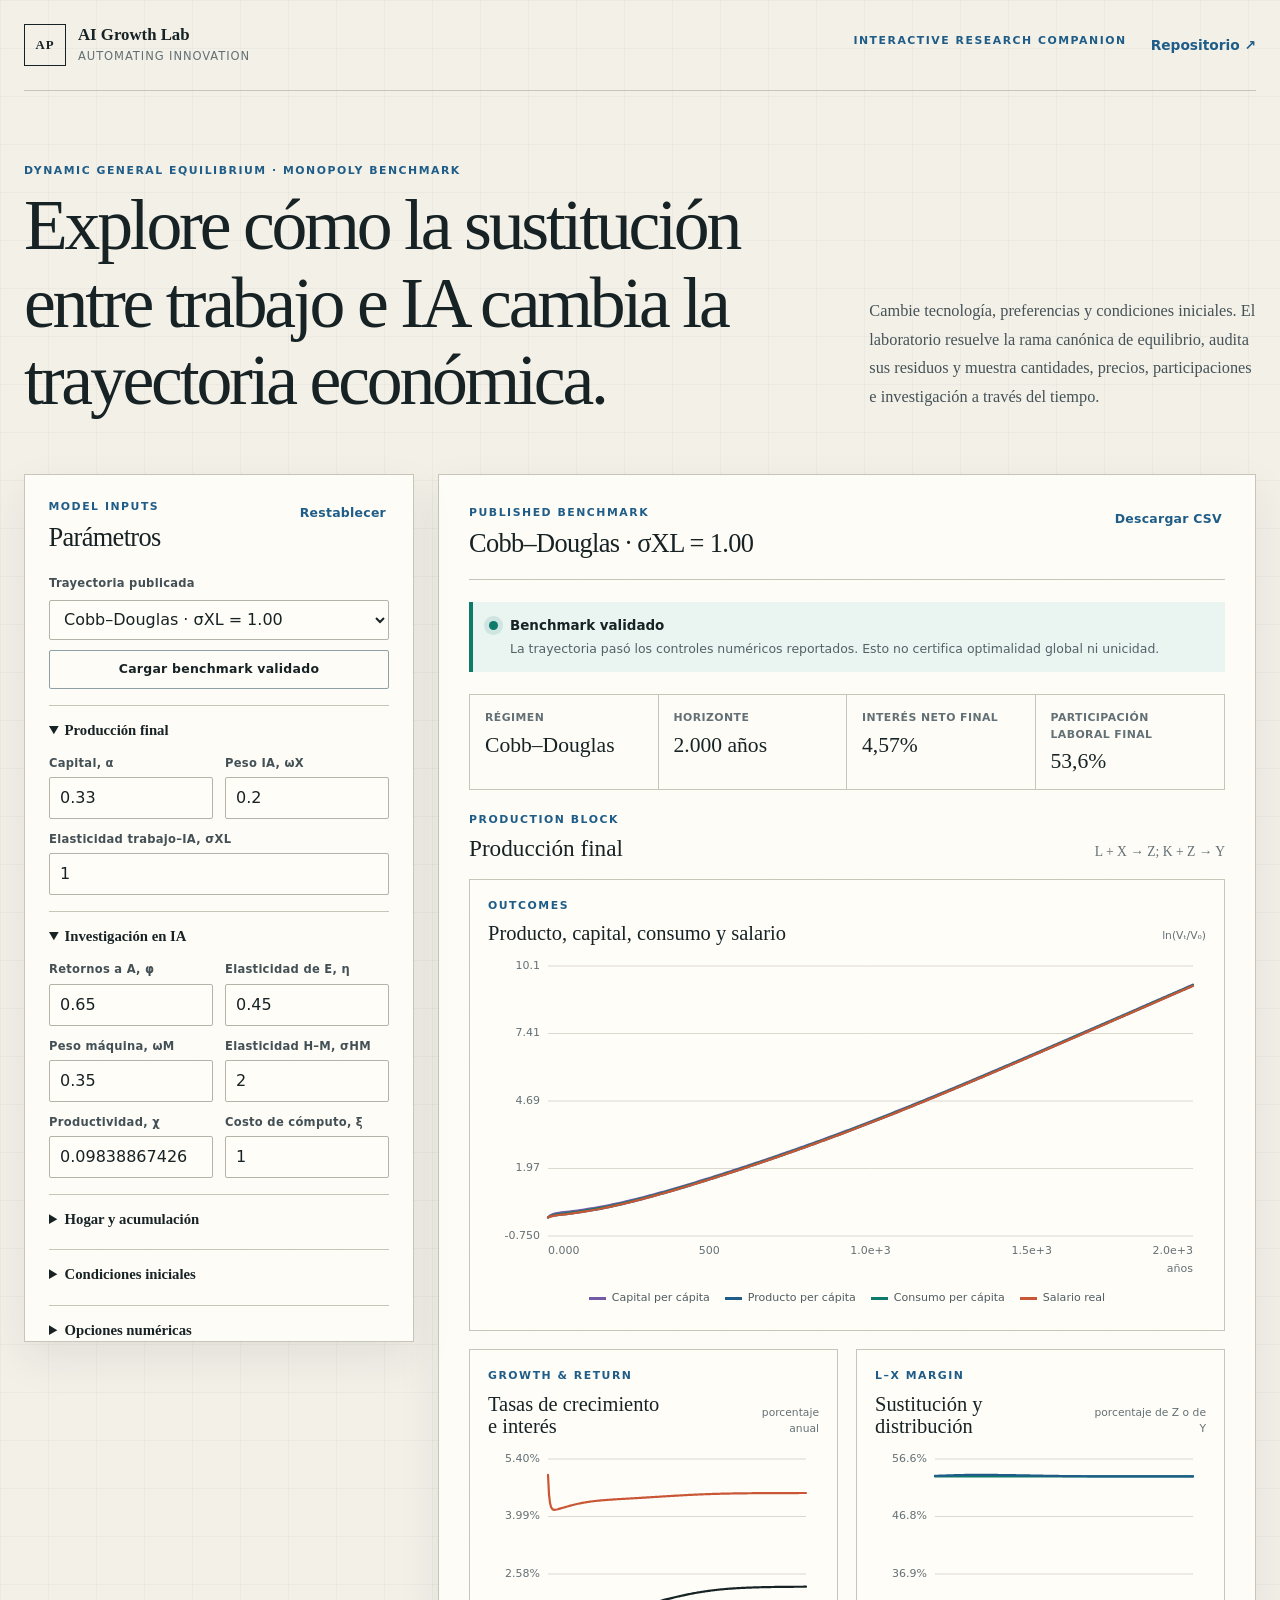
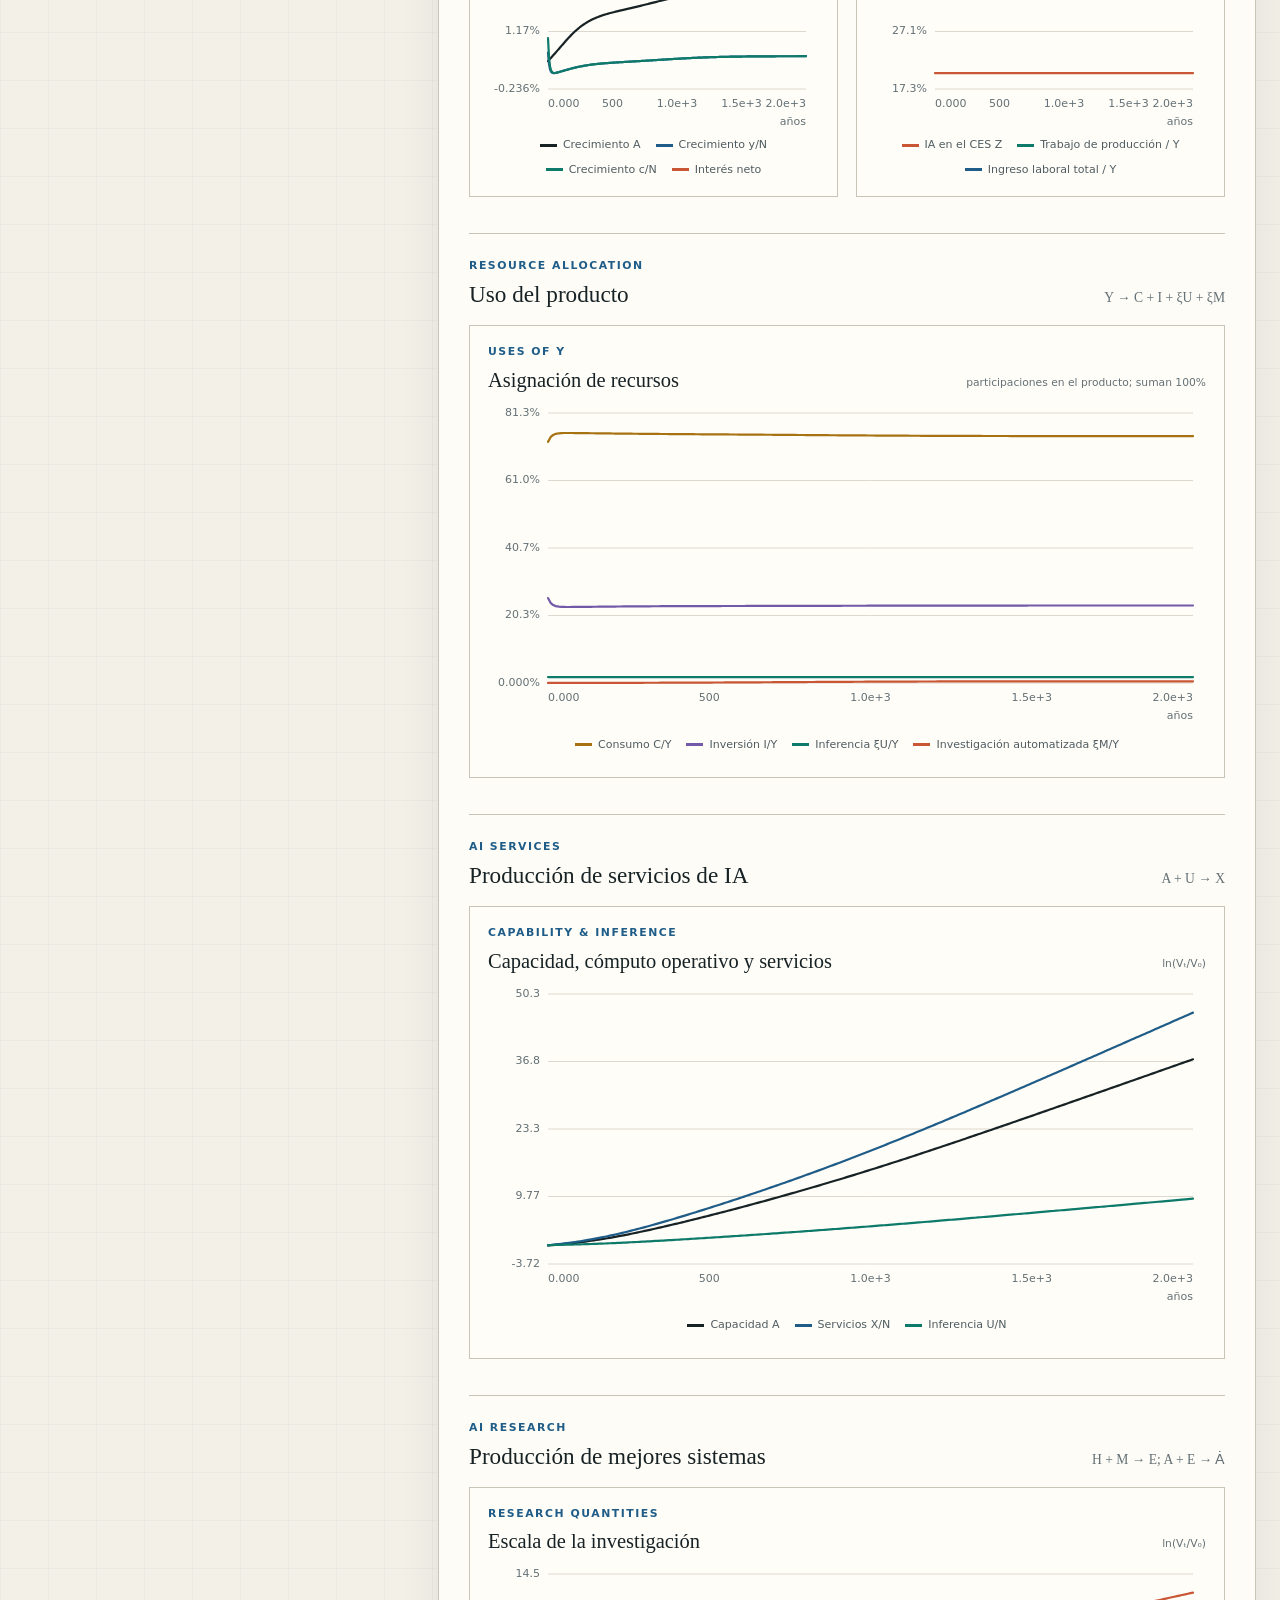
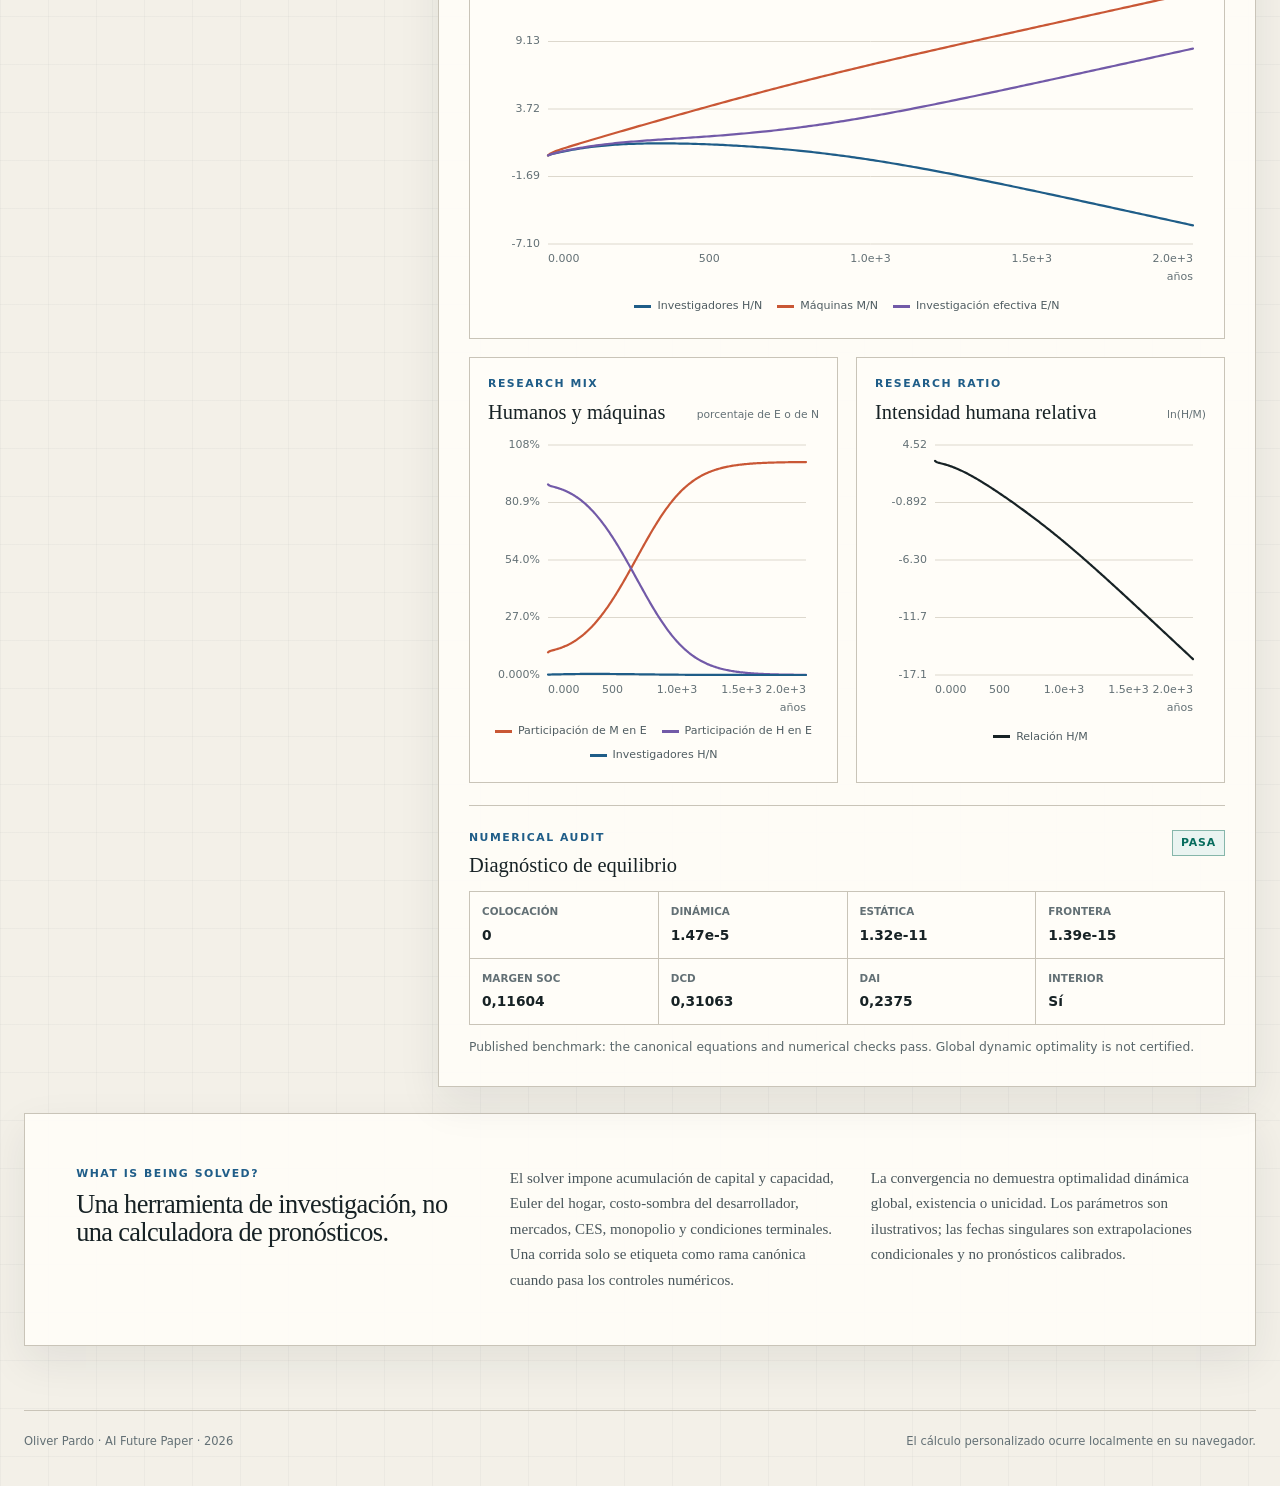
==== docs/index.html @ 3a94e9dd "Use natural logs in Growth Lab" ====
<!doctype html>
<html lang="es">
  <head>
    <meta charset="utf-8" />
    <meta name="viewport" content="width=device-width, initial-scale=1" />
    <meta
      name="description"
      content="Laboratorio interactivo del modelo de automatización de la investigación en IA de Oliver Pardo."
    />
    <meta name="theme-color" content="#f3f0e8" />
    <title>AI Growth Lab · Equilibrium Simulator</title>
    <link rel="stylesheet" href="./styles.css" />
  </head>
  <body>
    <header class="masthead">
      <a class="brand" href="#top" aria-label="Volver al inicio">
        <span class="brand-mark">AP</span>
        <span>
          <strong>AI Growth Lab</strong>
          <small>Automating Innovation</small>
        </span>
      </a>
      <div class="masthead-meta">
        <span class="eyebrow">Interactive research companion</span>
        <a
          href="https://github.com/oliverpardo1979/AI-Future-Paper"
          target="_blank"
          rel="noreferrer"
        >Repositorio ↗</a>
      </div>
    </header>

    <main id="top">
      <section class="intro">
        <div>
          <p class="eyebrow">Dynamic general equilibrium · monopoly benchmark</p>
          <h1>Explore cómo la sustitución entre trabajo e IA cambia la trayectoria económica.</h1>
        </div>
        <p class="intro-copy">
          Cambie tecnología, preferencias y condiciones iniciales. El laboratorio resuelve
          la rama canónica de equilibrio, audita sus residuos y muestra cantidades, precios,
          participaciones e investigación a través del tiempo.
        </p>
      </section>

      <section class="workspace" aria-label="Simulador de equilibrio">
        <aside class="controls" aria-labelledby="parameters-title">
          <div class="controls-heading">
            <div>
              <p class="eyebrow">Model inputs</p>
              <h2 id="parameters-title">Parámetros</h2>
            </div>
            <button class="quiet-button" id="reset-button" type="button">Restablecer</button>
          </div>

          <label class="benchmark-picker">
            <span>Trayectoria publicada</span>
            <select id="benchmark-select">
              <option value="equilibrium_sigma_0_75">Complementariedad · σXL = 0.75</option>
              <option value="equilibrium_sigma_1_00" selected>Cobb–Douglas · σXL = 1.00</option>
              <option value="equilibrium_sigma_1_35">Sustitutos brutos · σXL = 1.35</option>
              <option value="equilibrium_sigma_1_50">Sustitutos brutos · σXL = 1.50</option>
              <option value="equilibrium_sigma_2_00">Sustitutos brutos · σXL = 2.00</option>
            </select>
          </label>
          <button class="secondary-button full-width" id="load-benchmark" type="button">
            Cargar benchmark validado
          </button>

          <form id="parameter-form">
            <details open>
              <summary>Producción final</summary>
              <div class="field-grid">
                <label><span>Capital, α</span><input data-param="alpha" type="number" min="0.05" max="0.90" step="0.01" value="0.33" /></label>
                <label><span>Peso IA, ωX</span><input data-param="omega_x" type="number" min="0.01" max="0.95" step="0.01" value="0.20" /></label>
                <label class="wide"><span>Elasticidad trabajo–IA, σXL</span><input data-param="sigma_xl" type="number" min="0.10" max="3.00" step="0.05" value="1.00" /></label>
              </div>
            </details>

            <details open>
              <summary>Investigación en IA</summary>
              <div class="field-grid">
                <label><span>Retornos a A, φ</span><input data-param="phi" type="number" min="-0.50" max="0.99" step="0.01" value="0.65" /></label>
                <label><span>Elasticidad de E, η</span><input data-param="eta" type="number" min="0.05" max="0.95" step="0.01" value="0.45" /></label>
                <label><span>Peso máquina, ωM</span><input data-param="omega_m" type="number" min="0.01" max="0.95" step="0.01" value="0.35" /></label>
                <label><span>Elasticidad H–M, σHM</span><input data-param="sigma_hm" type="number" min="1.01" max="6.00" step="0.01" value="2.00" /></label>
                <label><span>Productividad, χ</span><input data-param="chi" type="number" min="0.00001" max="2.00" step="any" value="0.0983886743" /></label>
                <label><span>Costo de cómputo, ξ</span><input data-param="xi" type="number" min="0.001" max="20.00" step="0.001" value="1.00" /></label>
              </div>
            </details>

            <details>
              <summary>Hogar y acumulación</summary>
              <div class="field-grid">
                <label><span>Crecimiento población, n</span><input data-param="n" data-percent type="number" min="0" max="8" step="0.1" value="1.2" /></label>
                <label><span>Depreciación, δ</span><input data-param="delta" data-percent type="number" min="0.1" max="30" step="0.1" value="5.0" /></label>
                <label class="wide"><span>Descuento, ρ</span><input data-param="discount" data-percent type="number" min="0.1" max="30" step="0.1" value="4.0" /></label>
              </div>
            </details>

            <details>
              <summary>Condiciones iniciales</summary>
              <div class="field-grid">
                <label><span>Capital, K₀</span><input data-param="capital_initial" type="number" min="0.001" max="1000" step="any" value="2.5093528013" /></label>
                <label><span>Capacidad, A₀</span><input data-param="capability_initial" type="number" min="0.001" max="1000" step="0.001" value="1.0" /></label>
                <label class="wide"><span>Población, N₀</span><input data-param="population_initial" type="number" min="0.001" max="1000" step="0.001" value="1.0" /></label>
              </div>
            </details>

            <details>
              <summary>Opciones numéricas</summary>
              <div class="field-grid">
                <label><span>Horizonte (años)</span><input data-param="horizon" type="number" min="25" max="3000" step="25" value="2000" /></label>
                <label><span>Puntos reportados</span><input data-param="points" type="number" min="61" max="401" step="20" value="181" /></label>
                <label><span>Tolerancia</span><input data-param="tolerance" type="number" min="0.00001" max="0.001" step="0.00001" value="0.00005" /></label>
                <label><span>Y/K objetivo o conjetura</span><input data-param="terminal_z" type="number" min="0.001" max="100" step="any" value="0.2899267967" /></label>
                <label class="wide">
                  <span>Frontera cuando σXL &gt; 1</span>
                  <select data-param="high_method">
                    <option value="fixed_horizon" selected>Horizonte fijo · más rápido</option>
                    <option value="free_boundary">Frontera libre · experimental</option>
                  </select>
                </label>
              </div>
            </details>

            <div class="condition-panel" id="condition-panel" aria-live="polite"></div>

            <div class="button-row">
              <button class="primary-button" id="simulate-button" type="submit">
                Simular nueva rama
              </button>
              <button class="danger-button" id="cancel-button" type="button" hidden>
                Cancelar
              </button>
            </div>
          </form>
        </aside>

        <section class="results" aria-labelledby="results-title">
          <div class="result-toolbar">
            <div>
              <p class="eyebrow" id="result-kicker">Published benchmark</p>
              <h2 id="results-title">Trayectoria Cobb–Douglas</h2>
            </div>
            <div class="toolbar-actions">
              <button class="quiet-button" id="download-button" type="button">Descargar CSV</button>
            </div>
          </div>

          <div class="solver-status status-pass" id="solver-status" role="status" aria-live="polite">
            <span class="status-dot"></span>
            <div>
              <strong id="status-title">Benchmark validado</strong>
              <p id="status-detail">Cargando resultados de replicación…</p>
            </div>
          </div>

          <div class="metric-grid" id="metric-grid">
            <article><span>Régimen</span><strong id="metric-regime">—</strong></article>
            <article><span>Horizonte</span><strong id="metric-horizon">—</strong></article>
            <article><span>Interés neto final</span><strong id="metric-interest">—</strong></article>
            <article><span>Participación laboral final</span><strong id="metric-labor-share">—</strong></article>
          </div>

          <div class="chart-grid">
            <header class="chart-stage chart-stage-first">
              <p class="eyebrow">Production block</p>
              <div><h3>Producción final</h3><span>L + X → Z; K + Z → Y</span></div>
            </header>

            <article class="chart-card chart-card-wide">
              <div class="chart-heading">
                <div><p class="eyebrow">Outcomes</p><h3>Producto, capital, consumo y salario</h3></div>
                <span>ln(Vₜ/V₀)</span>
              </div>
              <canvas id="production-levels-chart" aria-label="Gráfico logarítmico de producción, capital, consumo y salario"></canvas>
              <div class="legend" id="production-levels-legend"></div>
            </article>

            <article class="chart-card">
              <div class="chart-heading">
                <div><p class="eyebrow">Growth & return</p><h3>Tasas de crecimiento e interés</h3></div>
                <span>porcentaje anual</span>
              </div>
              <canvas id="growth-chart" aria-label="Gráfico de crecimiento e interés"></canvas>
              <div class="legend" id="growth-legend"></div>
            </article>

            <article class="chart-card">
              <div class="chart-heading">
                <div><p class="eyebrow">L–X margin</p><h3>Sustitución y distribución</h3></div>
                <span>porcentaje de Z o de Y</span>
              </div>
              <canvas id="production-shares-chart" aria-label="Gráfico de sustitución entre trabajo e inteligencia artificial y distribución"></canvas>
              <div class="legend" id="production-shares-legend"></div>
            </article>

            <header class="chart-stage">
              <p class="eyebrow">Resource allocation</p>
              <div><h3>Uso del producto</h3><span>Y → C + I + ξU + ξM</span></div>
            </header>

            <article class="chart-card chart-card-wide">
              <div class="chart-heading">
                <div><p class="eyebrow">Uses of Y</p><h3>Asignación de recursos</h3></div>
                <span>participaciones en el producto; suman 100%</span>
              </div>
              <canvas id="allocation-chart" aria-label="Gráfico de la asignación del producto entre consumo, inversión, inferencia e investigación automatizada"></canvas>
              <div class="legend" id="allocation-legend"></div>
            </article>

            <header class="chart-stage">
              <p class="eyebrow">AI services</p>
              <div><h3>Producción de servicios de IA</h3><span>A + U → X</span></div>
            </header>

            <article class="chart-card chart-card-wide">
              <div class="chart-heading">
                <div><p class="eyebrow">Capability & inference</p><h3>Capacidad, cómputo operativo y servicios</h3></div>
                <span>ln(Vₜ/V₀)</span>
              </div>
              <canvas id="ai-services-chart" aria-label="Gráfico logarítmico de capacidad, inferencia y servicios de inteligencia artificial"></canvas>
              <div class="legend" id="ai-services-legend"></div>
            </article>

            <header class="chart-stage">
              <p class="eyebrow">AI research</p>
              <div><h3>Producción de mejores sistemas</h3><span>H + M → E; A + E → Ȧ</span></div>
            </header>

            <article class="chart-card chart-card-wide">
              <div class="chart-heading">
                <div><p class="eyebrow">Research quantities</p><h3>Escala de la investigación</h3></div>
                <span>ln(Vₜ/V₀)</span>
              </div>
              <canvas id="research-levels-chart" aria-label="Gráfico logarítmico de investigación humana, automatizada y efectiva"></canvas>
              <div class="legend" id="research-levels-legend"></div>
            </article>

            <article class="chart-card">
              <div class="chart-heading">
                <div><p class="eyebrow">Research mix</p><h3>Humanos y máquinas</h3></div>
                <span>porcentaje de E o de N</span>
              </div>
              <canvas id="research-composition-chart" aria-label="Gráfico de la composición humana y automatizada de la investigación"></canvas>
              <div class="legend" id="research-composition-legend"></div>
            </article>

            <article class="chart-card">
              <div class="chart-heading">
                <div><p class="eyebrow">Research ratio</p><h3>Intensidad humana relativa</h3></div>
                <span>ln(H/M)</span>
              </div>
              <canvas id="research-ratio-chart" aria-label="Gráfico logarítmico de la relación entre investigación humana y automatizada"></canvas>
              <div class="legend" id="research-ratio-legend"></div>
            </article>
          </div>

          <section class="diagnostics" aria-labelledby="diagnostics-title">
            <div class="section-heading">
              <div><p class="eyebrow">Numerical audit</p><h3 id="diagnostics-title">Diagnóstico de equilibrio</h3></div>
              <span id="diagnostic-verdict" class="verdict">—</span>
            </div>
            <div class="diagnostic-grid" id="diagnostic-grid"></div>
            <p class="diagnostic-note" id="diagnostic-note"></p>
          </section>
        </section>
      </section>

      <section class="method-note">
        <div>
          <p class="eyebrow">What is being solved?</p>
          <h2>Una herramienta de investigación, no una calculadora de pronósticos.</h2>
        </div>
        <div class="method-columns">
          <p>
            El solver impone acumulación de capital y capacidad, Euler del hogar,
            costo-sombra del desarrollador, mercados, CES, monopolio y condiciones
            terminales. Una corrida solo se etiqueta como rama canónica cuando pasa
            los controles numéricos.
          </p>
          <p>
            La convergencia no demuestra optimalidad dinámica global, existencia o
            unicidad. Los parámetros son ilustrativos; las fechas singulares son
            extrapolaciones condicionales y no pronósticos calibrados.
          </p>
        </div>
      </section>
    </main>

    <footer>
      <span>Oliver Pardo · AI Future Paper · 2026</span>
      <span>El cálculo personalizado ocurre localmente en su navegador.</span>
    </footer>

    <script type="module" src="./app.js"></script>
  </body>
</html>
---- docs/styles.css ----
:root {
  color-scheme: light;
  --paper: #f3f0e8;
  --paper-strong: #e8e2d5;
  --surface: #fffdf8;
  --ink: #172225;
  --muted: #637075;
  --rule: #c9c4b8;
  --blue: #1f5d88;
  --teal: #0d7a6a;
  --orange: #c95735;
  --gold: #a77212;
  --violet: #725aa8;
  --red: #a63832;
  --shadow: 0 16px 40px rgb(31 43 47 / 8%);
}

* { box-sizing: border-box; }

html { scroll-behavior: smooth; }

body {
  margin: 0;
  color: var(--ink);
  background:
    linear-gradient(90deg, rgb(23 34 37 / 3%) 1px, transparent 1px) 0 0 / 48px 48px,
    linear-gradient(rgb(23 34 37 / 3%) 1px, transparent 1px) 0 0 / 48px 48px,
    var(--paper);
  font-family: Inter, ui-sans-serif, system-ui, -apple-system, BlinkMacSystemFont, "Segoe UI", sans-serif;
  line-height: 1.5;
}

button, input, select { font: inherit; }

button, select { cursor: pointer; }

button:focus-visible, input:focus-visible, select:focus-visible, summary:focus-visible, a:focus-visible {
  outline: 3px solid rgb(31 93 136 / 28%);
  outline-offset: 2px;
}

a { color: inherit; }

.masthead {
  width: min(1480px, calc(100% - 48px));
  margin: 0 auto;
  padding: 24px 0;
  border-bottom: 1px solid var(--rule);
  display: flex;
  align-items: center;
  justify-content: space-between;
  gap: 24px;
}

.brand {
  color: var(--ink);
  display: flex;
  align-items: center;
  gap: 12px;
  text-decoration: none;
}

.brand-mark {
  width: 42px;
  height: 42px;
  border: 1px solid var(--ink);
  display: grid;
  place-items: center;
  font: 700 0.8rem/1 Georgia, serif;
  letter-spacing: 0.08em;
}

.brand strong, .brand small { display: block; }
.brand strong { font: 600 1.05rem/1.2 Georgia, serif; }
.brand small { margin-top: 3px; color: var(--muted); font-size: 0.72rem; letter-spacing: 0.08em; text-transform: uppercase; }

.masthead-meta { display: flex; align-items: center; gap: 24px; }
.masthead-meta a { color: var(--blue); font-size: 0.86rem; font-weight: 700; text-decoration: none; }

.eyebrow {
  margin: 0 0 8px;
  color: var(--blue);
  font-size: 0.68rem;
  font-weight: 800;
  letter-spacing: 0.14em;
  text-transform: uppercase;
}

main { width: min(1480px, calc(100% - 48px)); margin: 0 auto; }

.intro {
  padding: 72px 0 54px;
  display: grid;
  grid-template-columns: minmax(0, 1.6fr) minmax(280px, 0.8fr);
  align-items: end;
  gap: 72px;
}

h1, h2, h3, p { text-wrap: pretty; }

h1, h2, h3 { margin: 0; font-family: Georgia, "Times New Roman", serif; font-weight: 500; line-height: 1.08; }
h1 { max-width: 900px; font-size: clamp(2.5rem, 5.6vw, 5.4rem); letter-spacing: -0.045em; }
h2 { font-size: clamp(1.65rem, 2vw, 2.35rem); letter-spacing: -0.025em; }
h3 { font-size: 1.28rem; }

.intro-copy { margin: 0 0 8px; color: #455257; font: 1.02rem/1.75 Georgia, serif; }

.workspace {
  display: grid;
  grid-template-columns: minmax(320px, 390px) minmax(0, 1fr);
  gap: 24px;
  align-items: start;
}

.controls, .results, .method-note {
  border: 1px solid var(--rule);
  background: rgb(255 253 248 / 92%);
  box-shadow: var(--shadow);
}

.controls {
  position: sticky;
  top: 16px;
  max-height: calc(100vh - 32px);
  padding: 24px;
  overflow: auto;
  scrollbar-width: thin;
}

.controls-heading, .result-toolbar, .section-heading, .chart-heading {
  display: flex;
  align-items: flex-start;
  justify-content: space-between;
  gap: 18px;
}

.benchmark-picker { display: grid; gap: 7px; margin-top: 24px; }
.benchmark-picker > span, .field-grid label > span {
  color: #435055;
  font-size: 0.72rem;
  font-weight: 750;
  letter-spacing: 0.025em;
}

input, select {
  width: 100%;
  min-height: 40px;
  border: 1px solid #b7b2a7;
  border-radius: 2px;
  color: var(--ink);
  background: var(--surface);
  padding: 8px 10px;
}

input:hover, select:hover { border-color: #818b8d; }

button {
  min-height: 39px;
  border: 1px solid transparent;
  border-radius: 2px;
  padding: 8px 13px;
  font-size: 0.78rem;
  font-weight: 800;
  letter-spacing: 0.02em;
}

button:disabled { cursor: not-allowed; opacity: 0.55; }
.primary-button { border-color: var(--ink); color: #fff; background: var(--ink); }
.primary-button:hover:not(:disabled) { background: #2a3d42; }
.secondary-button { border-color: #8ea0a5; color: var(--ink); background: transparent; }
.secondary-button:hover { background: #ece9df; }
.quiet-button { min-height: auto; padding: 4px 2px; color: var(--blue); background: transparent; }
.danger-button { border-color: #d5aaa6; color: var(--red); background: #fbefed; }
.full-width { width: 100%; margin-top: 10px; }

details { margin-top: 16px; border-top: 1px solid var(--rule); }
summary { padding: 15px 0 4px; cursor: pointer; font: 600 0.92rem/1.3 Georgia, serif; }
.field-grid { padding-top: 11px; display: grid; grid-template-columns: 1fr 1fr; gap: 12px; }
.field-grid label { display: grid; gap: 5px; }
.field-grid .wide { grid-column: 1 / -1; }

.condition-panel {
  margin-top: 18px;
  border: 1px solid #b7c7cc;
  background: #eef4f4;
  padding: 13px;
}

.condition-title { display: flex; justify-content: space-between; gap: 12px; font-weight: 800; font-size: 0.76rem; }
.condition-panel p { margin: 8px 0 0; color: #4f5f64; font-size: 0.74rem; }
.condition-values { display: grid; grid-template-columns: 1fr 1fr; gap: 8px; margin-top: 10px; }
.condition-values span { border-left: 2px solid var(--blue); padding-left: 8px; color: #445156; font-size: 0.7rem; }
.condition-values strong { display: block; color: var(--ink); font-size: 0.82rem; }
.condition-panel.condition-fail { border-color: #d9aaa6; background: #fbefed; }
.condition-panel.condition-warn { border-color: #d7c28f; background: #fbf5e6; }

.button-row { display: grid; grid-template-columns: 1fr auto; gap: 9px; margin-top: 15px; }

.results { padding: 30px; min-width: 0; }
.result-toolbar { padding-bottom: 22px; border-bottom: 1px solid var(--rule); }
.toolbar-actions { display: flex; gap: 12px; }

.solver-status {
  margin: 22px 0;
  border-left: 4px solid var(--blue);
  background: #edf3f6;
  padding: 14px 16px;
  display: flex;
  align-items: flex-start;
  gap: 12px;
}

.solver-status strong { display: block; font-size: 0.84rem; }
.solver-status p { margin: 3px 0 0; color: #536267; font-size: 0.78rem; }
.status-dot { width: 9px; height: 9px; margin-top: 5px; border-radius: 50%; background: var(--blue); box-shadow: 0 0 0 5px rgb(31 93 136 / 12%); flex: 0 0 auto; }
.status-pass { border-color: var(--teal); background: #eaf4f1; }
.status-pass .status-dot { background: var(--teal); box-shadow: 0 0 0 5px rgb(13 122 106 / 12%); }
.status-warn { border-color: var(--gold); background: #fbf4e4; }
.status-warn .status-dot { background: var(--gold); box-shadow: 0 0 0 5px rgb(167 114 18 / 12%); }
.status-fail { border-color: var(--red); background: #faecea; }
.status-fail .status-dot { background: var(--red); box-shadow: 0 0 0 5px rgb(166 56 50 / 12%); }
.status-working .status-dot { animation: pulse 1.2s infinite; }

@keyframes pulse { 50% { transform: scale(1.45); opacity: 0.55; } }

.metric-grid { display: grid; grid-template-columns: repeat(4, 1fr); border: 1px solid var(--rule); }
.metric-grid article { min-width: 0; padding: 15px; border-right: 1px solid var(--rule); }
.metric-grid article:last-child { border-right: 0; }
.metric-grid span { display: block; margin-bottom: 7px; color: var(--muted); font-size: 0.68rem; font-weight: 750; letter-spacing: 0.04em; text-transform: uppercase; }
.metric-grid strong { display: block; overflow: hidden; font: 500 clamp(1rem, 1.7vw, 1.35rem)/1.1 Georgia, serif; text-overflow: ellipsis; white-space: nowrap; }

.chart-grid { margin-top: 22px; display: grid; grid-template-columns: 1fr 1fr; gap: 18px; }
.chart-stage { grid-column: 1 / -1; margin-top: 18px; border-top: 1px solid var(--rule); padding-top: 24px; }
.chart-stage-first { margin-top: 0; border-top: 0; padding-top: 0; }
.chart-stage div { display: flex; align-items: baseline; justify-content: space-between; gap: 18px; }
.chart-stage h3 { font-size: 1.45rem; }
.chart-stage span { color: var(--muted); font: 0.85rem/1.3 Georgia, "Times New Roman", serif; text-align: right; }
.chart-card { min-width: 0; border: 1px solid var(--rule); background: var(--surface); padding: 18px; }
.chart-card-wide { grid-column: 1 / -1; }
.chart-heading { align-items: end; margin-bottom: 10px; }
.chart-heading > span { color: var(--muted); font-size: 0.67rem; text-align: right; }
.chart-card canvas { display: block; width: 100%; height: 280px; }
.chart-card-wide canvas { height: 320px; }
.legend { min-height: 28px; margin-top: 10px; display: flex; flex-wrap: wrap; justify-content: center; gap: 8px 15px; }
.legend-item { display: flex; align-items: center; gap: 6px; color: #4f5c61; font-size: 0.69rem; }
.legend-swatch { width: 17px; height: 3px; background: var(--color); }

.diagnostics { margin-top: 22px; border-top: 1px solid var(--rule); padding-top: 24px; }
.verdict { border: 1px solid #9eaaa9; padding: 4px 8px; color: #53615f; font-size: 0.68rem; font-weight: 800; letter-spacing: 0.08em; text-transform: uppercase; }
.verdict.pass { border-color: #86b6aa; color: #086d5e; background: #eaf4f1; }
.verdict.fail { border-color: #d4a5a0; color: var(--red); background: #faecea; }
.diagnostic-grid { margin-top: 15px; display: grid; grid-template-columns: repeat(4, 1fr); gap: 1px; background: var(--rule); border: 1px solid var(--rule); }
.diagnostic-grid article { min-width: 0; padding: 12px; background: var(--surface); }
.diagnostic-grid span { display: block; color: var(--muted); font-size: 0.65rem; font-weight: 700; text-transform: uppercase; }
.diagnostic-grid strong { display: block; margin-top: 5px; font-size: 0.86rem; overflow-wrap: anywhere; }
.diagnostic-note { margin: 13px 0 0; color: #5a676b; font-size: 0.77rem; }

.method-note { margin: 26px 0 64px; padding: clamp(28px, 4vw, 54px); display: grid; grid-template-columns: minmax(260px, 0.7fr) minmax(0, 1.3fr); gap: 60px; }
.method-columns { display: grid; grid-template-columns: 1fr 1fr; gap: 28px; }
.method-columns p { margin: 0; color: #49565b; font: 0.94rem/1.7 Georgia, serif; }

footer {
  width: min(1480px, calc(100% - 48px));
  margin: 0 auto;
  padding: 22px 0 36px;
  border-top: 1px solid var(--rule);
  display: flex;
  justify-content: space-between;
  gap: 24px;
  color: var(--muted);
  font-size: 0.72rem;
}

@media (max-width: 1100px) {
  .workspace { grid-template-columns: 330px minmax(0, 1fr); }
  .metric-grid { grid-template-columns: 1fr 1fr; }
  .metric-grid article:nth-child(2) { border-right: 0; }
  .metric-grid article:nth-child(-n+2) { border-bottom: 1px solid var(--rule); }
  .chart-grid { grid-template-columns: 1fr; }
  .chart-card-wide { grid-column: auto; }
  .diagnostic-grid { grid-template-columns: 1fr 1fr; }
}

@media (max-width: 820px) {
  .masthead, main, footer { width: min(100% - 28px, 720px); }
  .masthead-meta .eyebrow { display: none; }
  .intro { padding: 46px 0 34px; grid-template-columns: 1fr; gap: 22px; }
  h1 { font-size: clamp(2.45rem, 11vw, 4.6rem); }
  .workspace { grid-template-columns: 1fr; }
  .controls { position: static; max-height: none; }
  .results { padding: 20px; }
  .method-note { grid-template-columns: 1fr; gap: 28px; }
}

@media (max-width: 560px) {
  .masthead { padding: 16px 0; }
  .masthead-meta a { font-size: 0; }
  .masthead-meta a::after { content: "GitHub ↗"; font-size: 0.75rem; }
  .intro { padding-top: 38px; }
  .field-grid, .method-columns { grid-template-columns: 1fr; }
  .field-grid .wide { grid-column: auto; }
  .result-toolbar { align-items: end; }
  .metric-grid, .diagnostic-grid { grid-template-columns: 1fr; }
  .metric-grid article { border-right: 0; border-bottom: 1px solid var(--rule); }
  .metric-grid article:last-child { border-bottom: 0; }
  .chart-card { padding: 14px; }
  .chart-stage div { display: block; }
  .chart-stage span { display: block; margin-top: 5px; text-align: left; }
  .chart-heading { display: block; }
  .chart-heading > span { display: block; margin-top: 5px; text-align: left; }
  .chart-card canvas, .chart-card-wide canvas { height: 250px; }
  footer { display: block; }
  footer span { display: block; margin-top: 7px; }
}

@media (prefers-reduced-motion: reduce) {
  html { scroll-behavior: auto; }
  .status-working .status-dot { animation: none; }
}
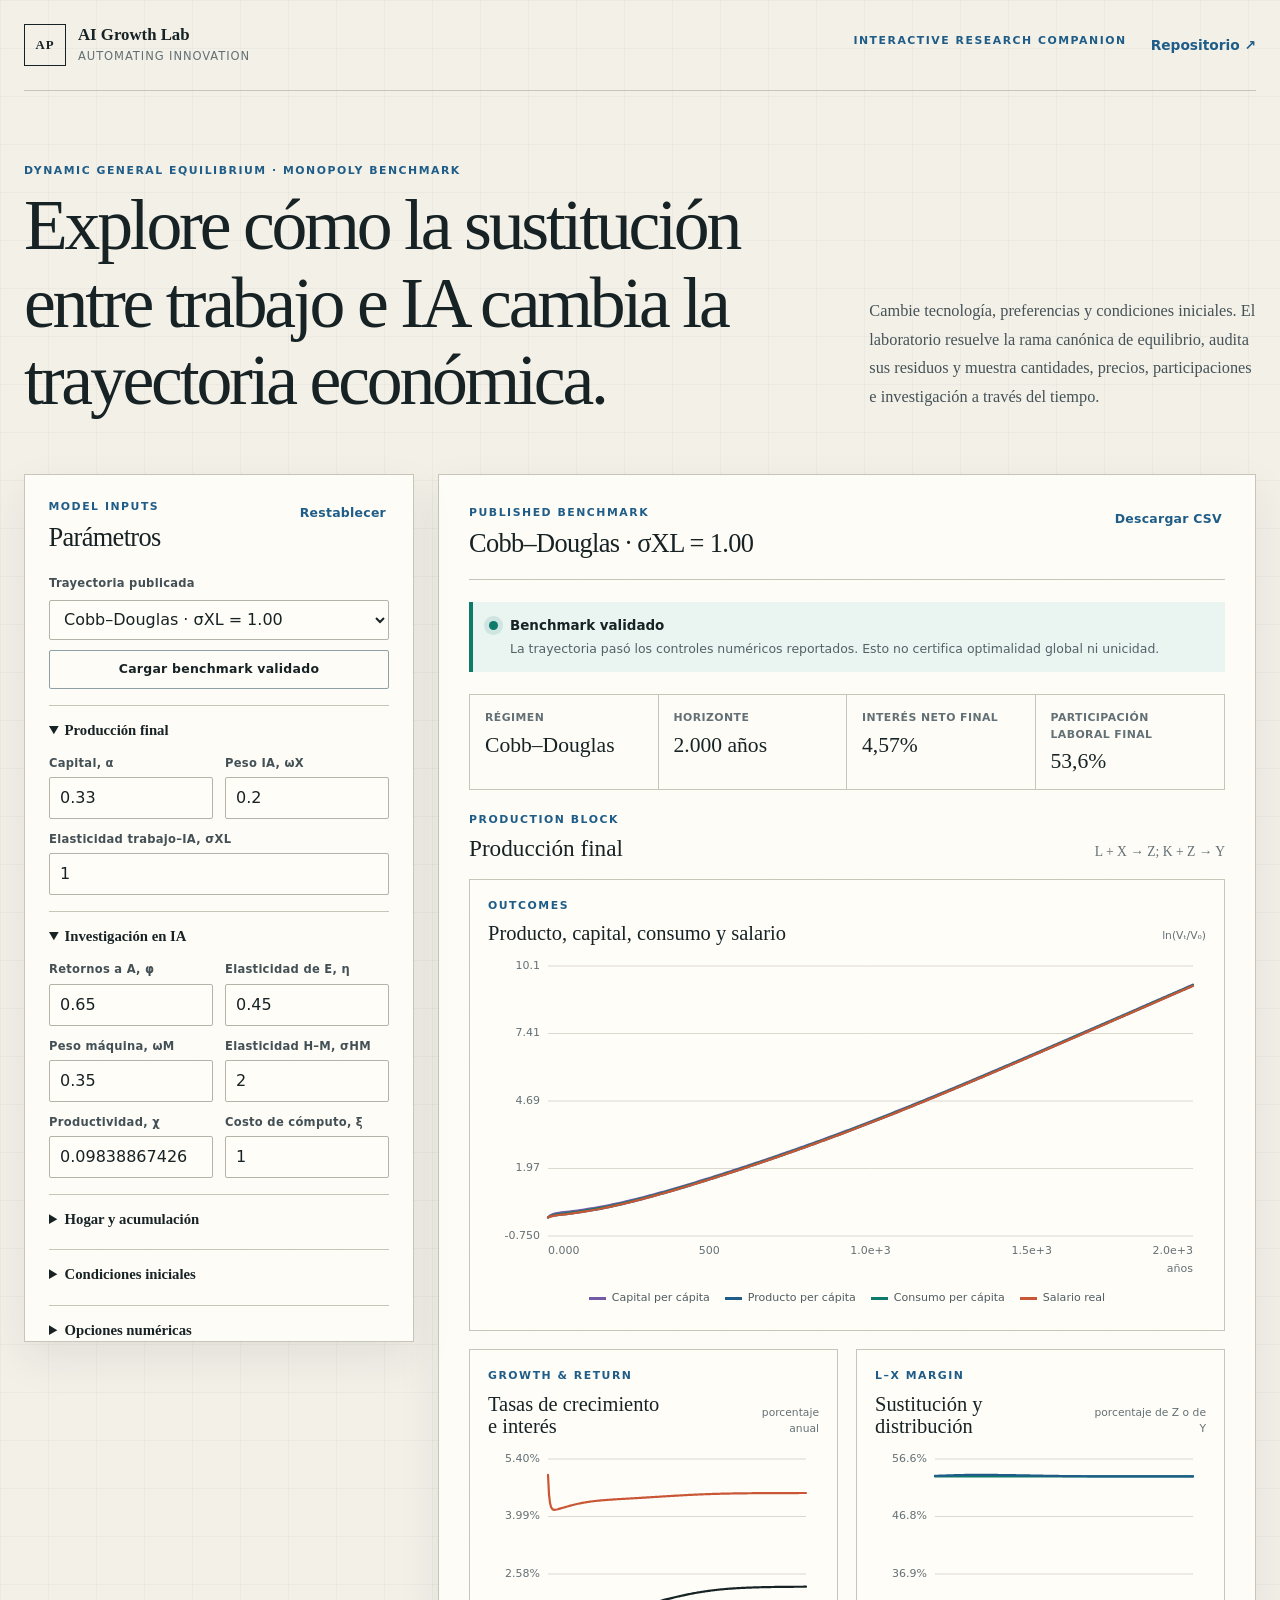
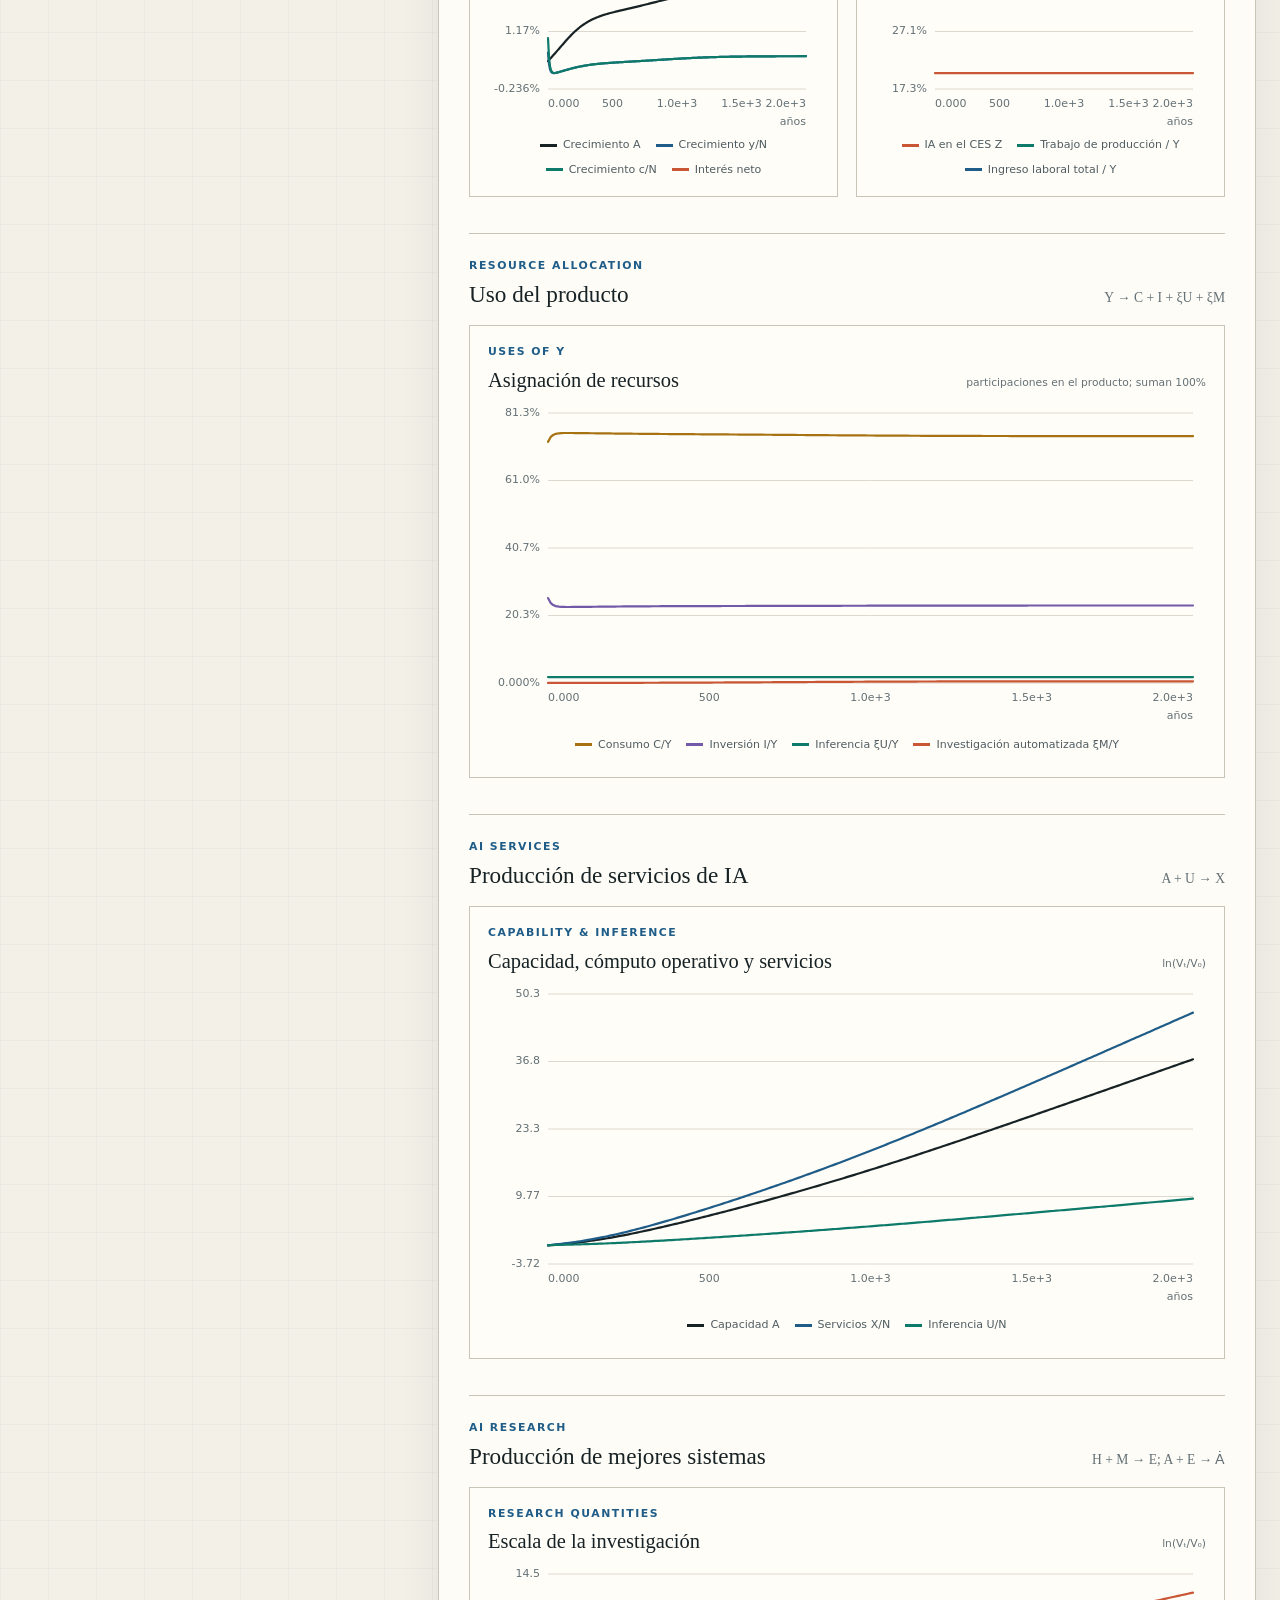
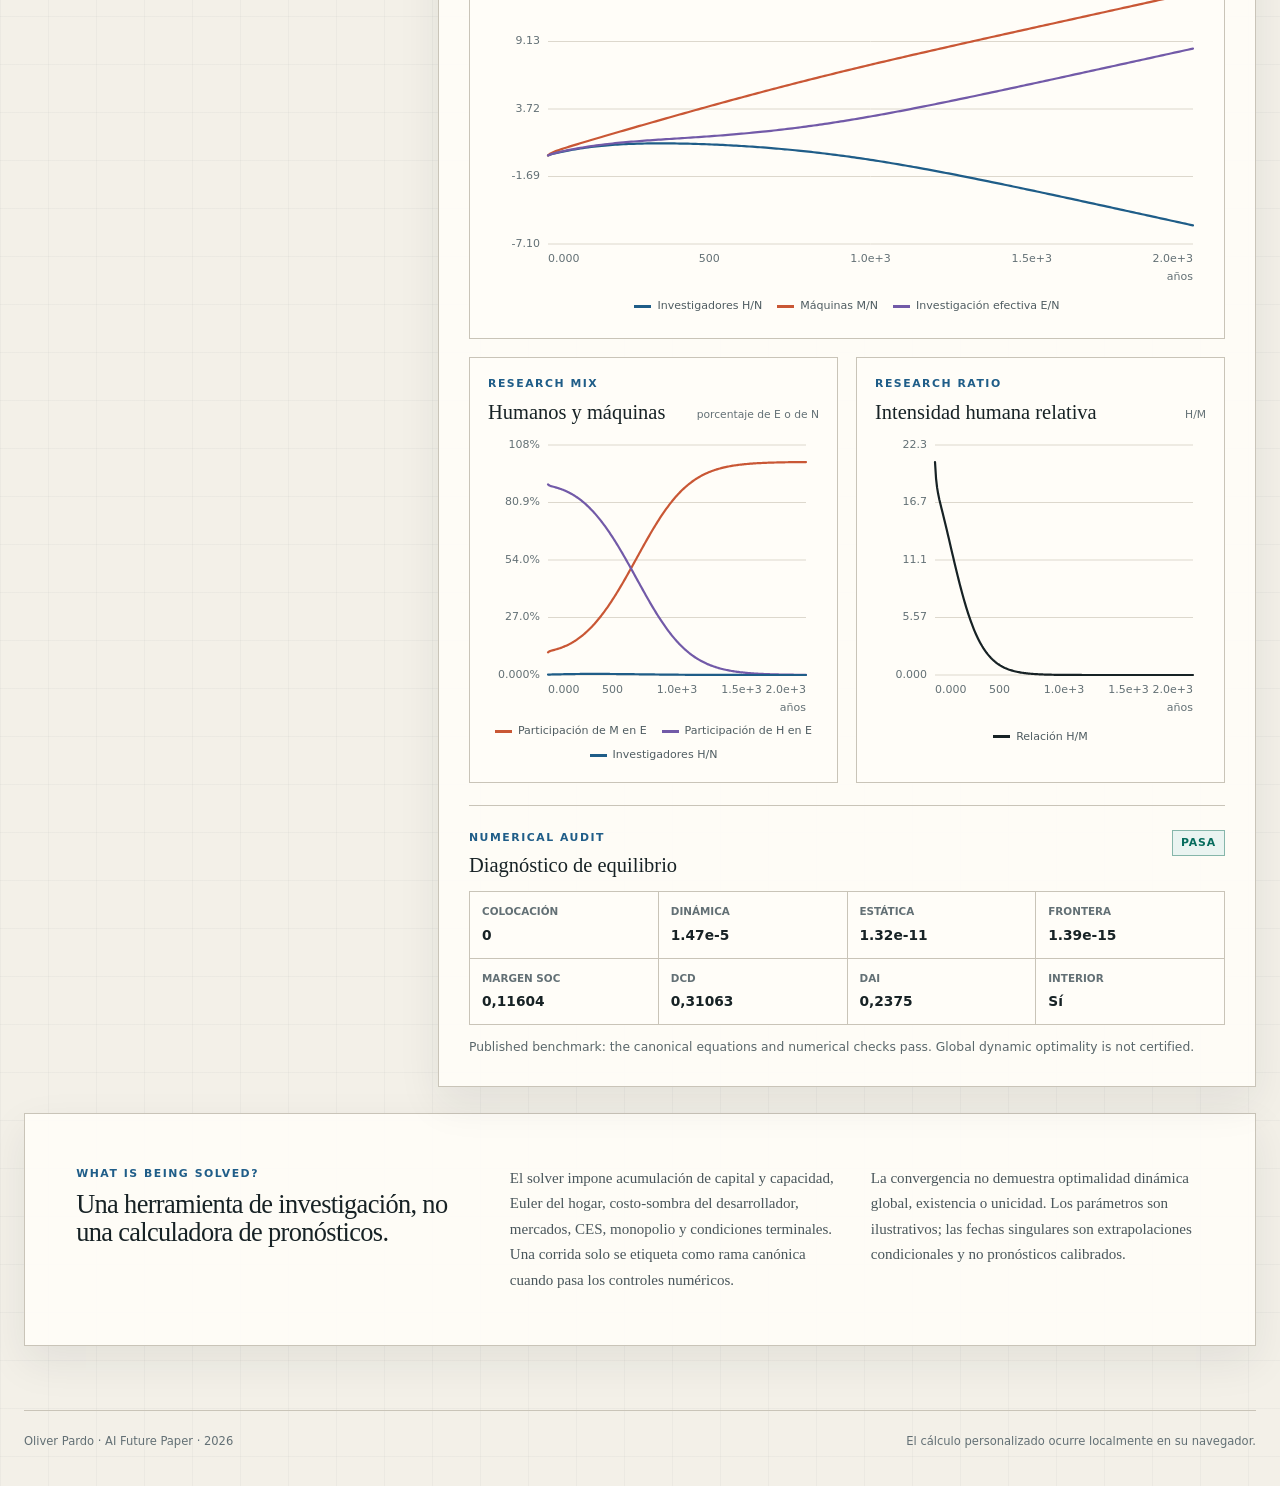
==== commit 7398fe44: "Plot research ratio in levels" ====
--- a/docs/index.html
+++ b/docs/index.html
@@ -250,9 +250,9 @@
             <article class="chart-card">
               <div class="chart-heading">
                 <div><p class="eyebrow">Research ratio</p><h3>Intensidad humana relativa</h3></div>
-                <span>ln(H/M)</span>
-              </div>
-              <canvas id="research-ratio-chart" aria-label="Gráfico logarítmico de la relación entre investigación humana y automatizada"></canvas>
+                <span>H/M</span>
+              </div>
+              <canvas id="research-ratio-chart" aria-label="Gráfico de la relación entre investigación humana y automatizada"></canvas>
               <div class="legend" id="research-ratio-legend"></div>
             </article>
           </div>
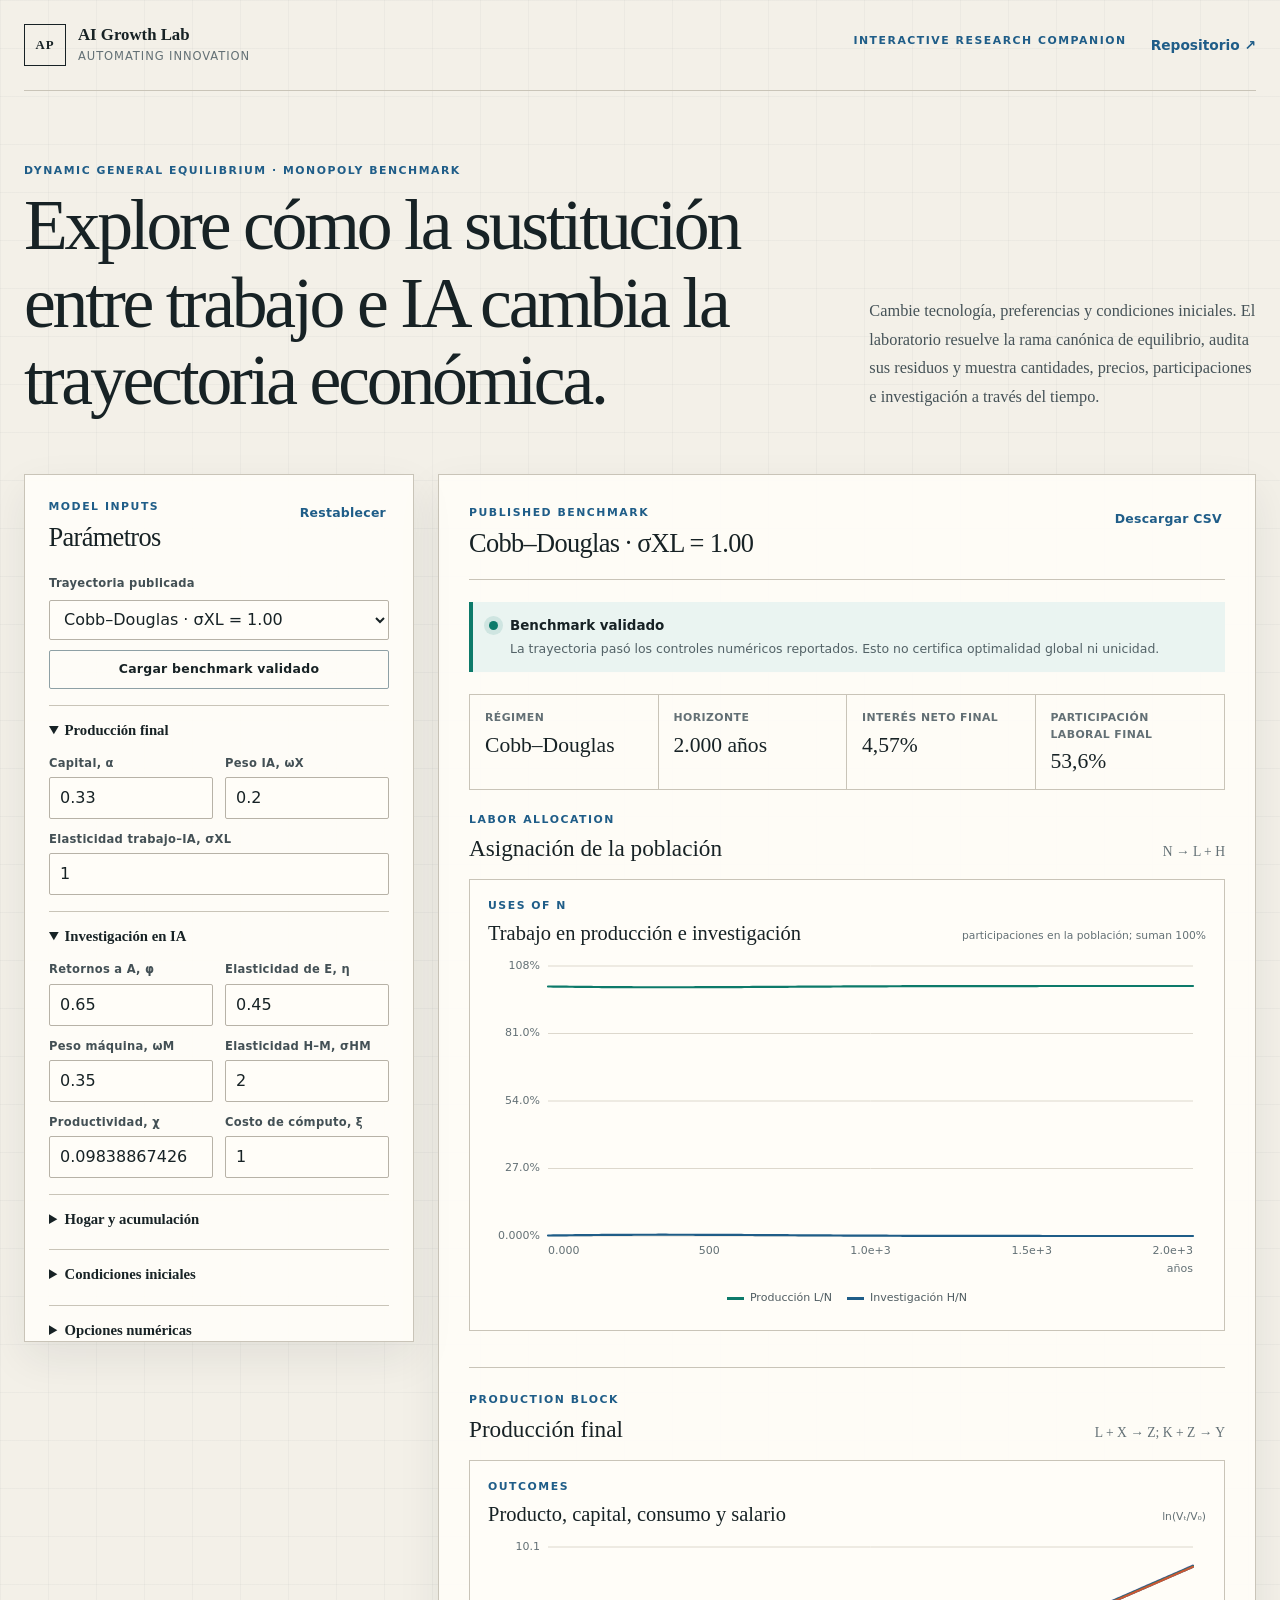
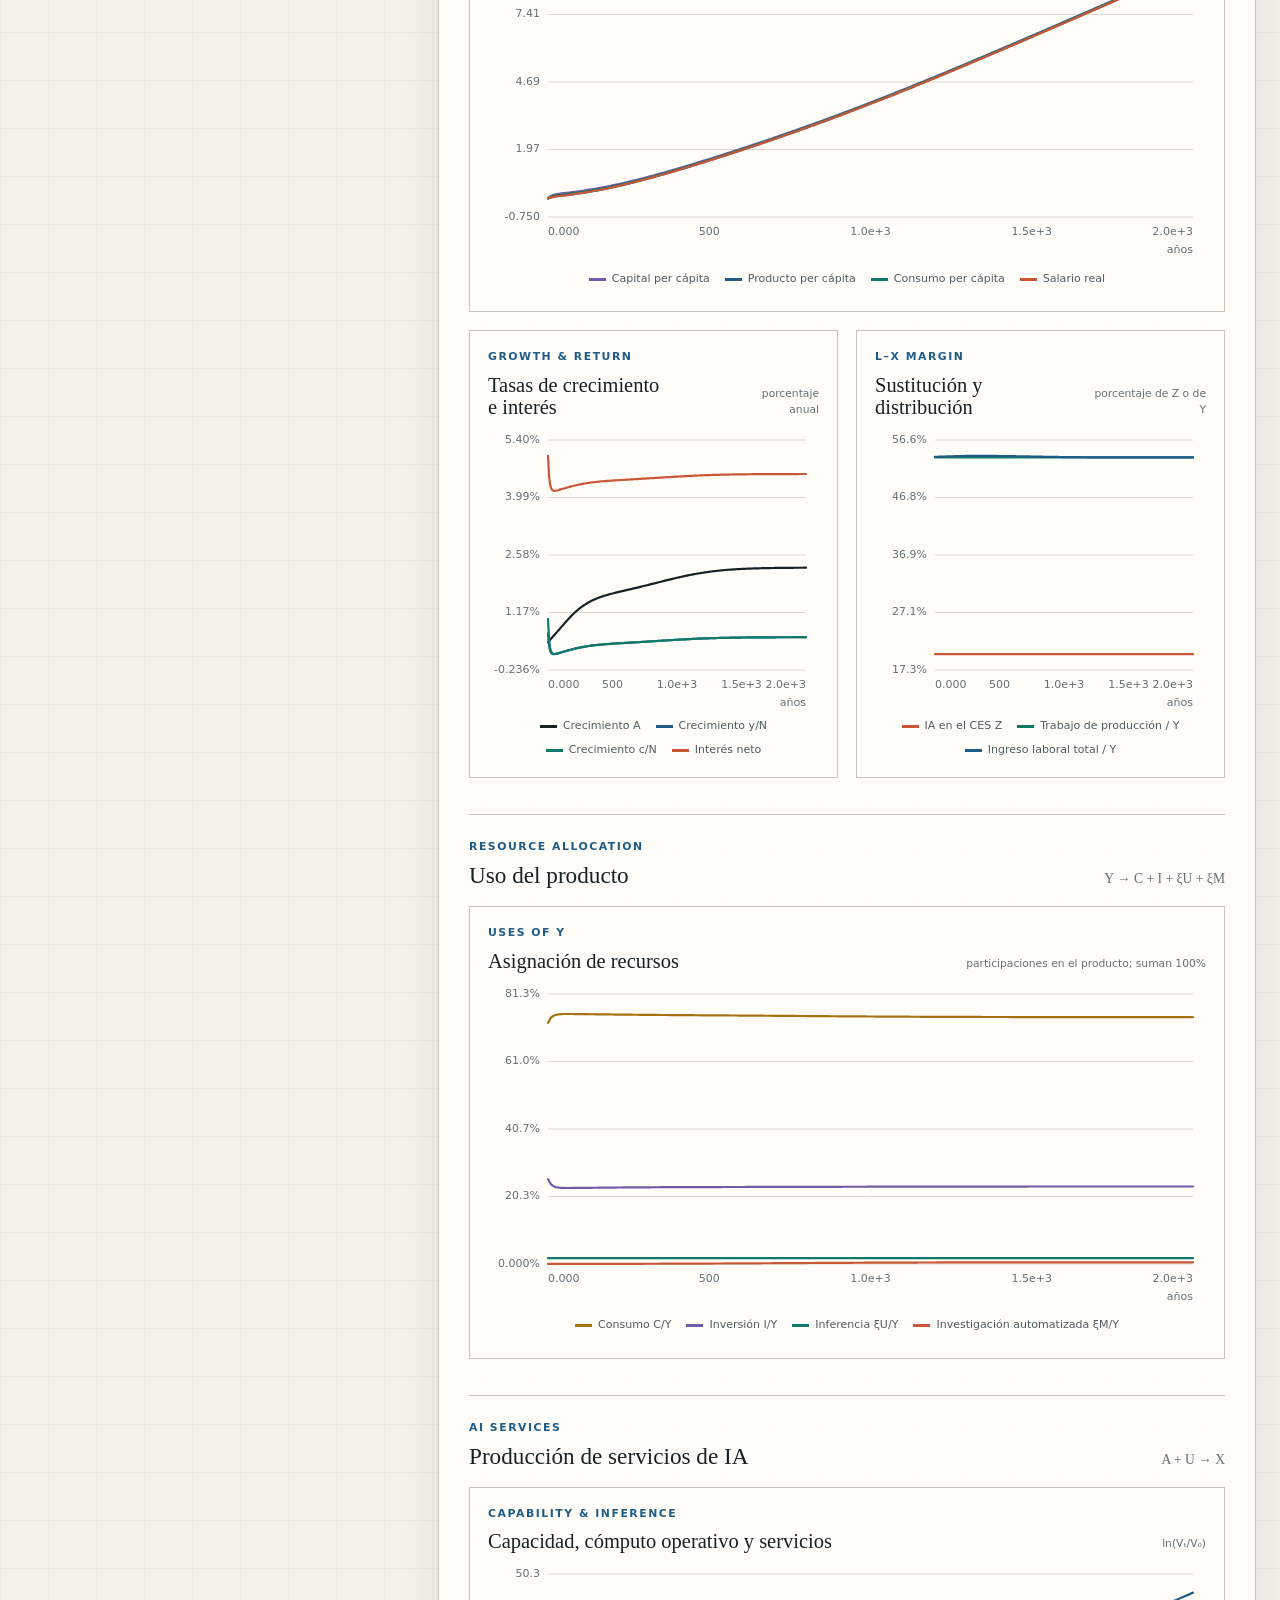
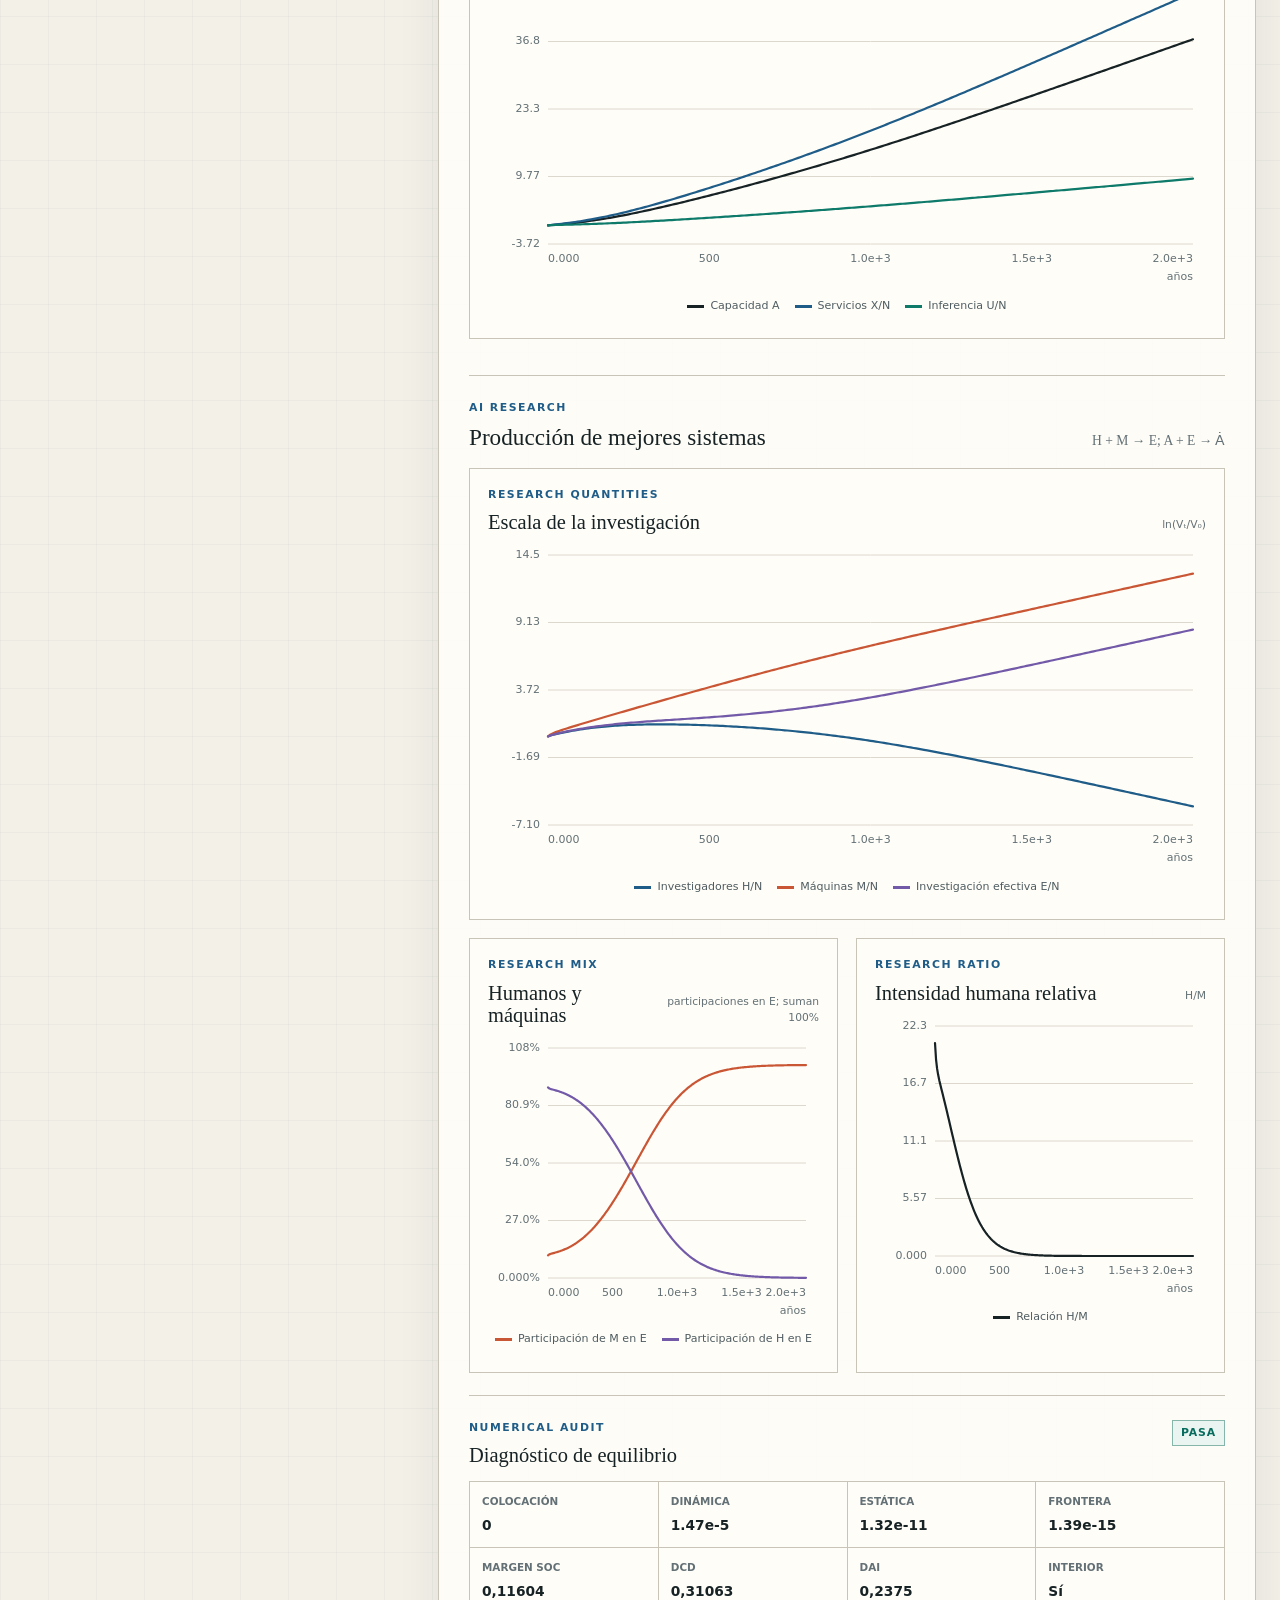
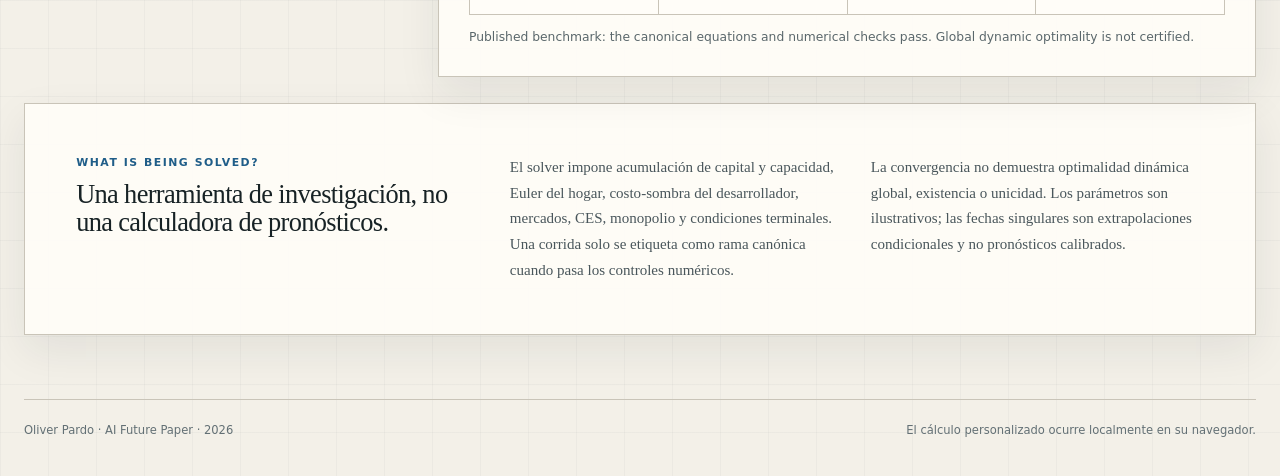
==== commit 470ad15c: "Show population allocation in model flow" ====
--- a/docs/index.html
+++ b/docs/index.html
@@ -165,6 +165,20 @@
 
           <div class="chart-grid">
             <header class="chart-stage chart-stage-first">
+              <p class="eyebrow">Labor allocation</p>
+              <div><h3>Asignación de la población</h3><span>N → L + H</span></div>
+            </header>
+
+            <article class="chart-card chart-card-wide">
+              <div class="chart-heading">
+                <div><p class="eyebrow">Uses of N</p><h3>Trabajo en producción e investigación</h3></div>
+                <span>participaciones en la población; suman 100%</span>
+              </div>
+              <canvas id="labor-allocation-chart" aria-label="Gráfico de la asignación de la población entre producción e investigación"></canvas>
+              <div class="legend" id="labor-allocation-legend"></div>
+            </article>
+
+            <header class="chart-stage">
               <p class="eyebrow">Production block</p>
               <div><h3>Producción final</h3><span>L + X → Z; K + Z → Y</span></div>
             </header>
@@ -241,7 +255,7 @@
             <article class="chart-card">
               <div class="chart-heading">
                 <div><p class="eyebrow">Research mix</p><h3>Humanos y máquinas</h3></div>
-                <span>porcentaje de E o de N</span>
+                <span>participaciones en E; suman 100%</span>
               </div>
               <canvas id="research-composition-chart" aria-label="Gráfico de la composición humana y automatizada de la investigación"></canvas>
               <div class="legend" id="research-composition-legend"></div>
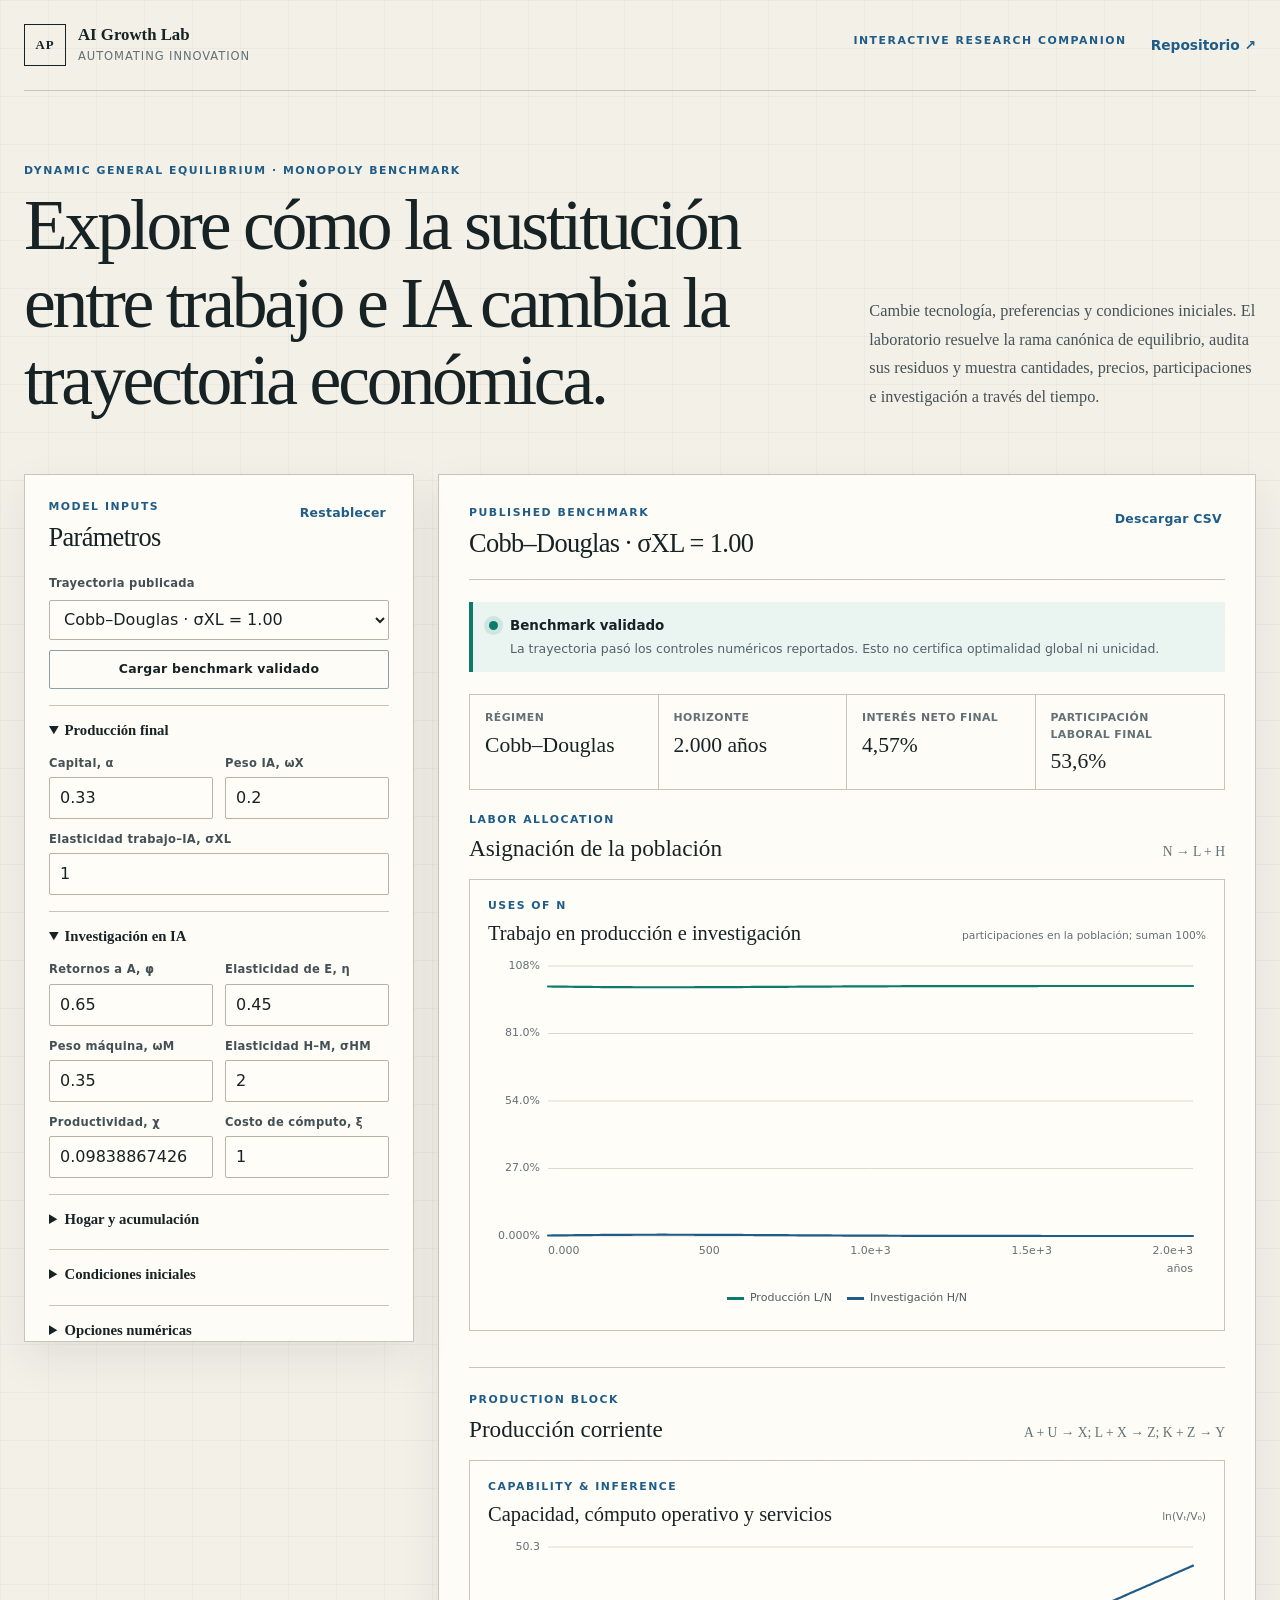
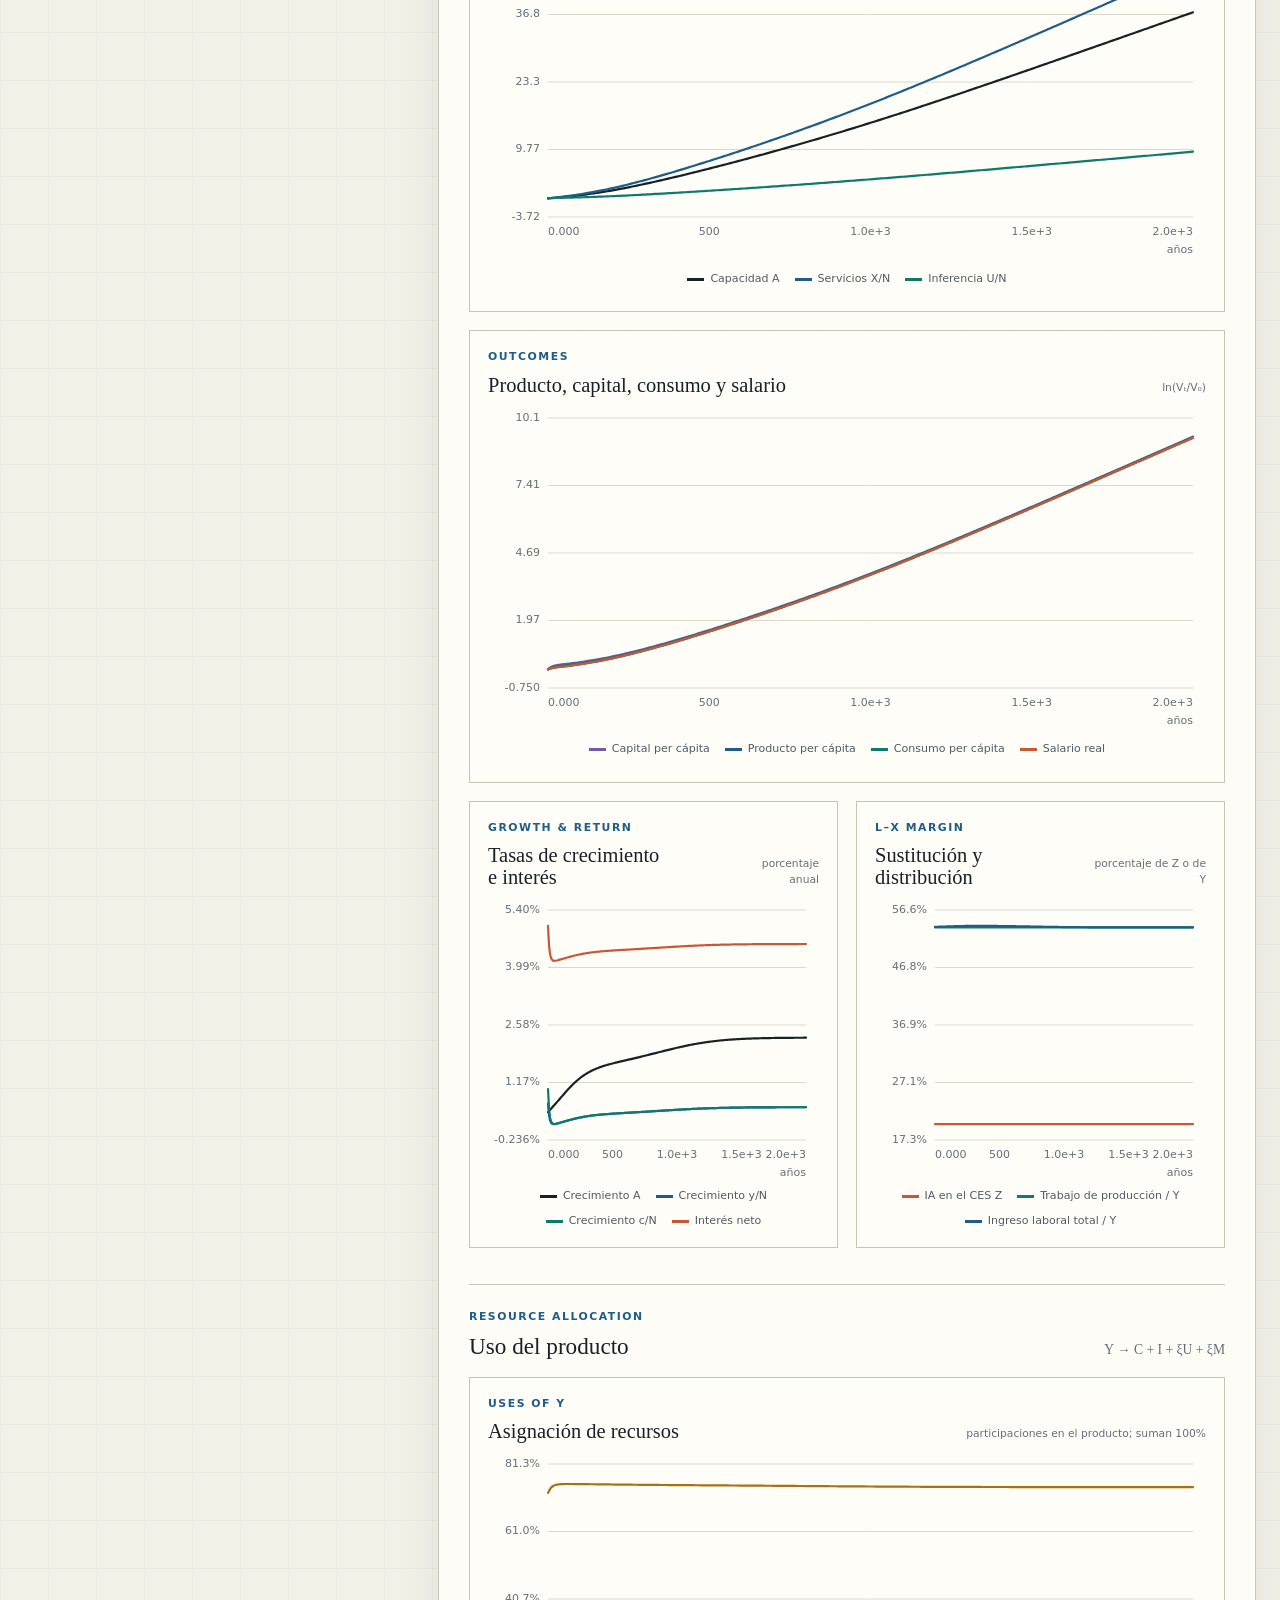
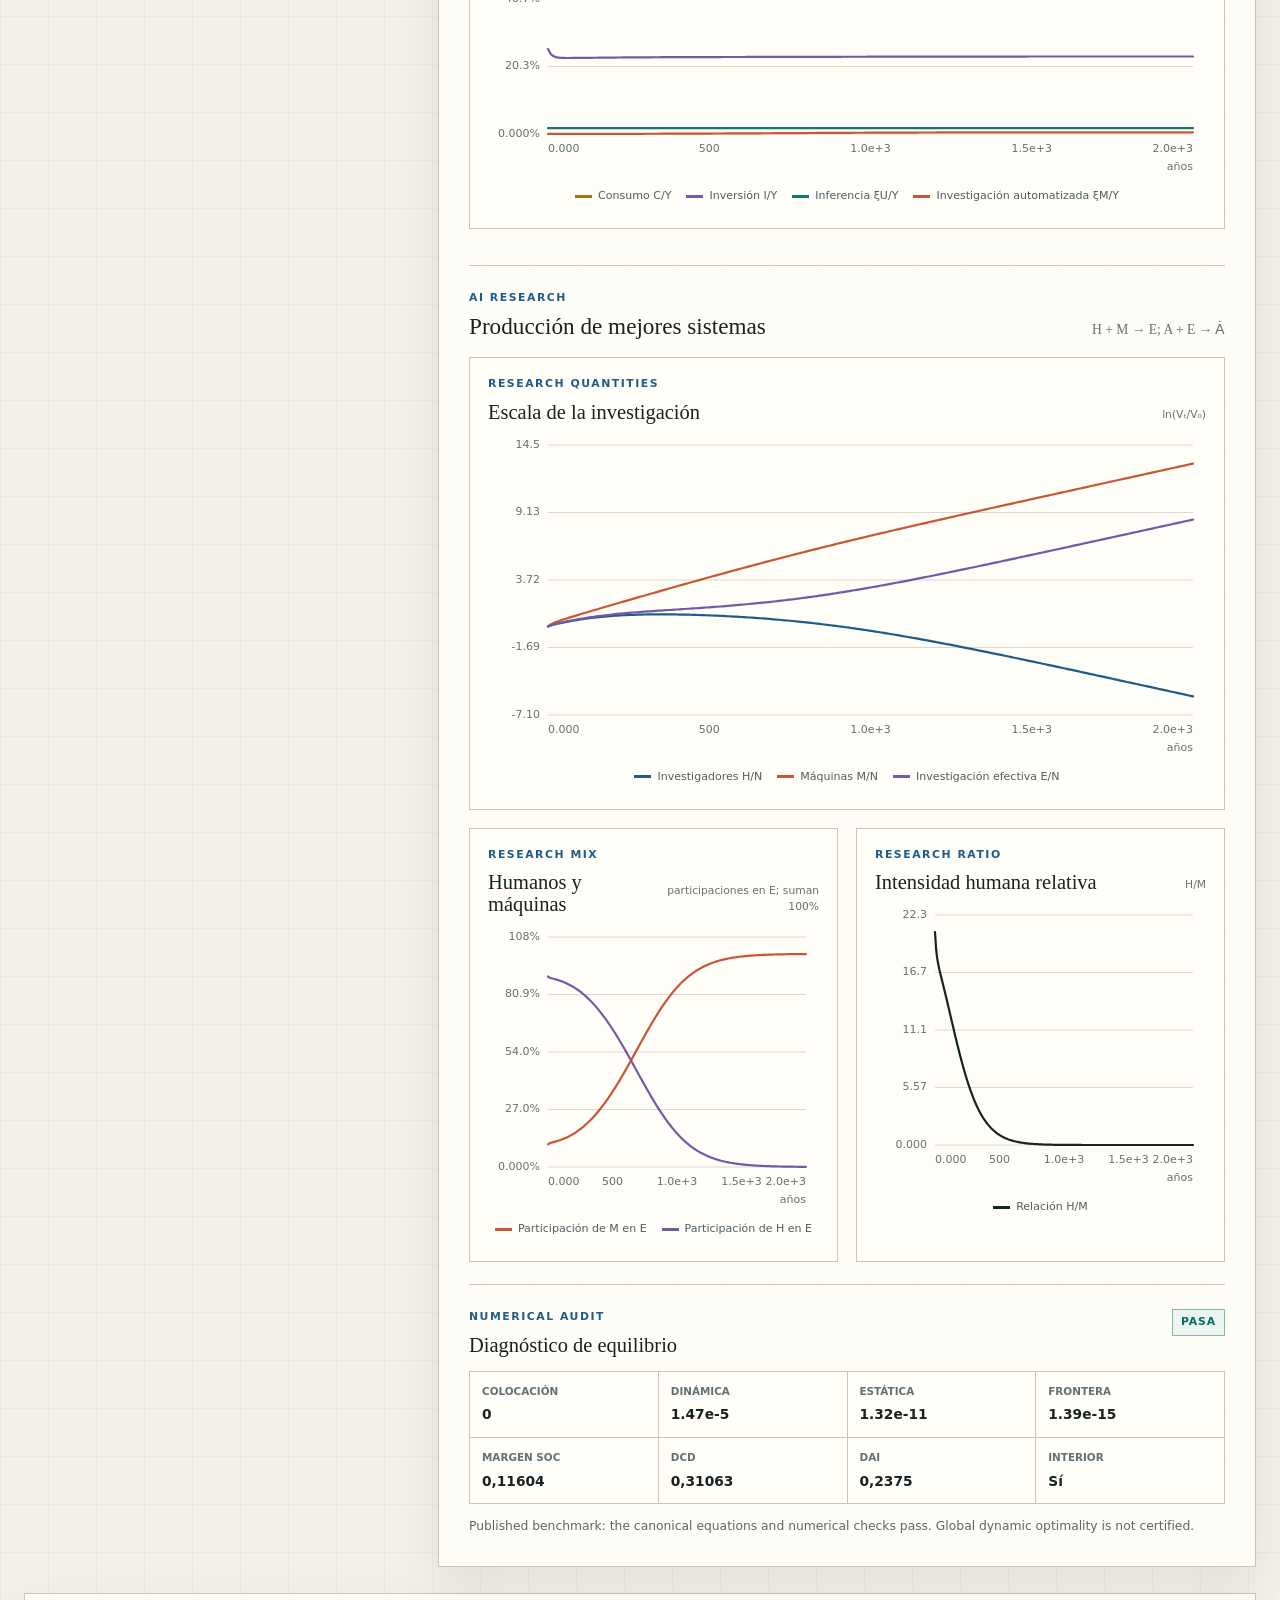
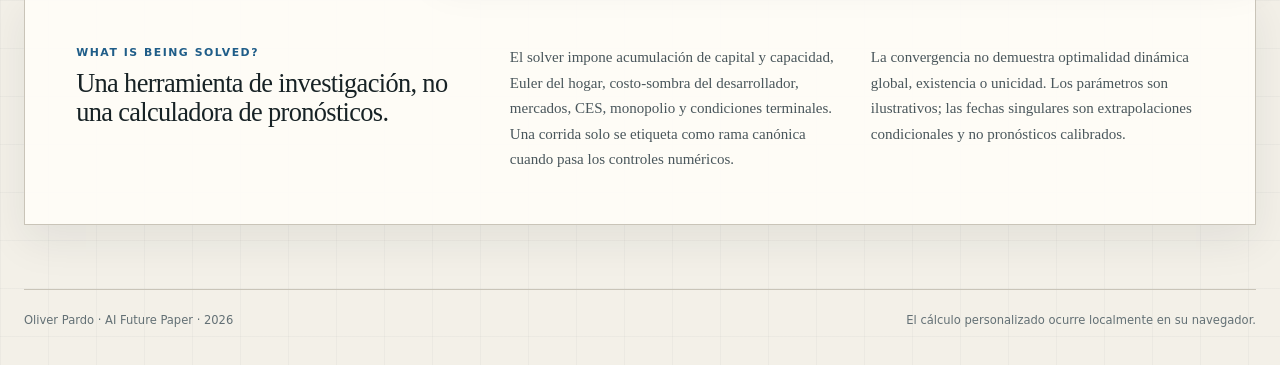
==== commit 55f02411: "Split model flow into focused diagrams" ====
--- a/docs/index.html
+++ b/docs/index.html
@@ -180,8 +180,17 @@
 
             <header class="chart-stage">
               <p class="eyebrow">Production block</p>
-              <div><h3>Producción final</h3><span>L + X → Z; K + Z → Y</span></div>
+              <div><h3>Producción corriente</h3><span>A + U → X; L + X → Z; K + Z → Y</span></div>
             </header>
+
+            <article class="chart-card chart-card-wide">
+              <div class="chart-heading">
+                <div><p class="eyebrow">Capability & inference</p><h3>Capacidad, cómputo operativo y servicios</h3></div>
+                <span>ln(Vₜ/V₀)</span>
+              </div>
+              <canvas id="ai-services-chart" aria-label="Gráfico logarítmico de capacidad, inferencia y servicios de inteligencia artificial"></canvas>
+              <div class="legend" id="ai-services-legend"></div>
+            </article>
 
             <article class="chart-card chart-card-wide">
               <div class="chart-heading">
@@ -222,20 +231,6 @@
               </div>
               <canvas id="allocation-chart" aria-label="Gráfico de la asignación del producto entre consumo, inversión, inferencia e investigación automatizada"></canvas>
               <div class="legend" id="allocation-legend"></div>
-            </article>
-
-            <header class="chart-stage">
-              <p class="eyebrow">AI services</p>
-              <div><h3>Producción de servicios de IA</h3><span>A + U → X</span></div>
-            </header>
-
-            <article class="chart-card chart-card-wide">
-              <div class="chart-heading">
-                <div><p class="eyebrow">Capability & inference</p><h3>Capacidad, cómputo operativo y servicios</h3></div>
-                <span>ln(Vₜ/V₀)</span>
-              </div>
-              <canvas id="ai-services-chart" aria-label="Gráfico logarítmico de capacidad, inferencia y servicios de inteligencia artificial"></canvas>
-              <div class="legend" id="ai-services-legend"></div>
             </article>
 
             <header class="chart-stage">
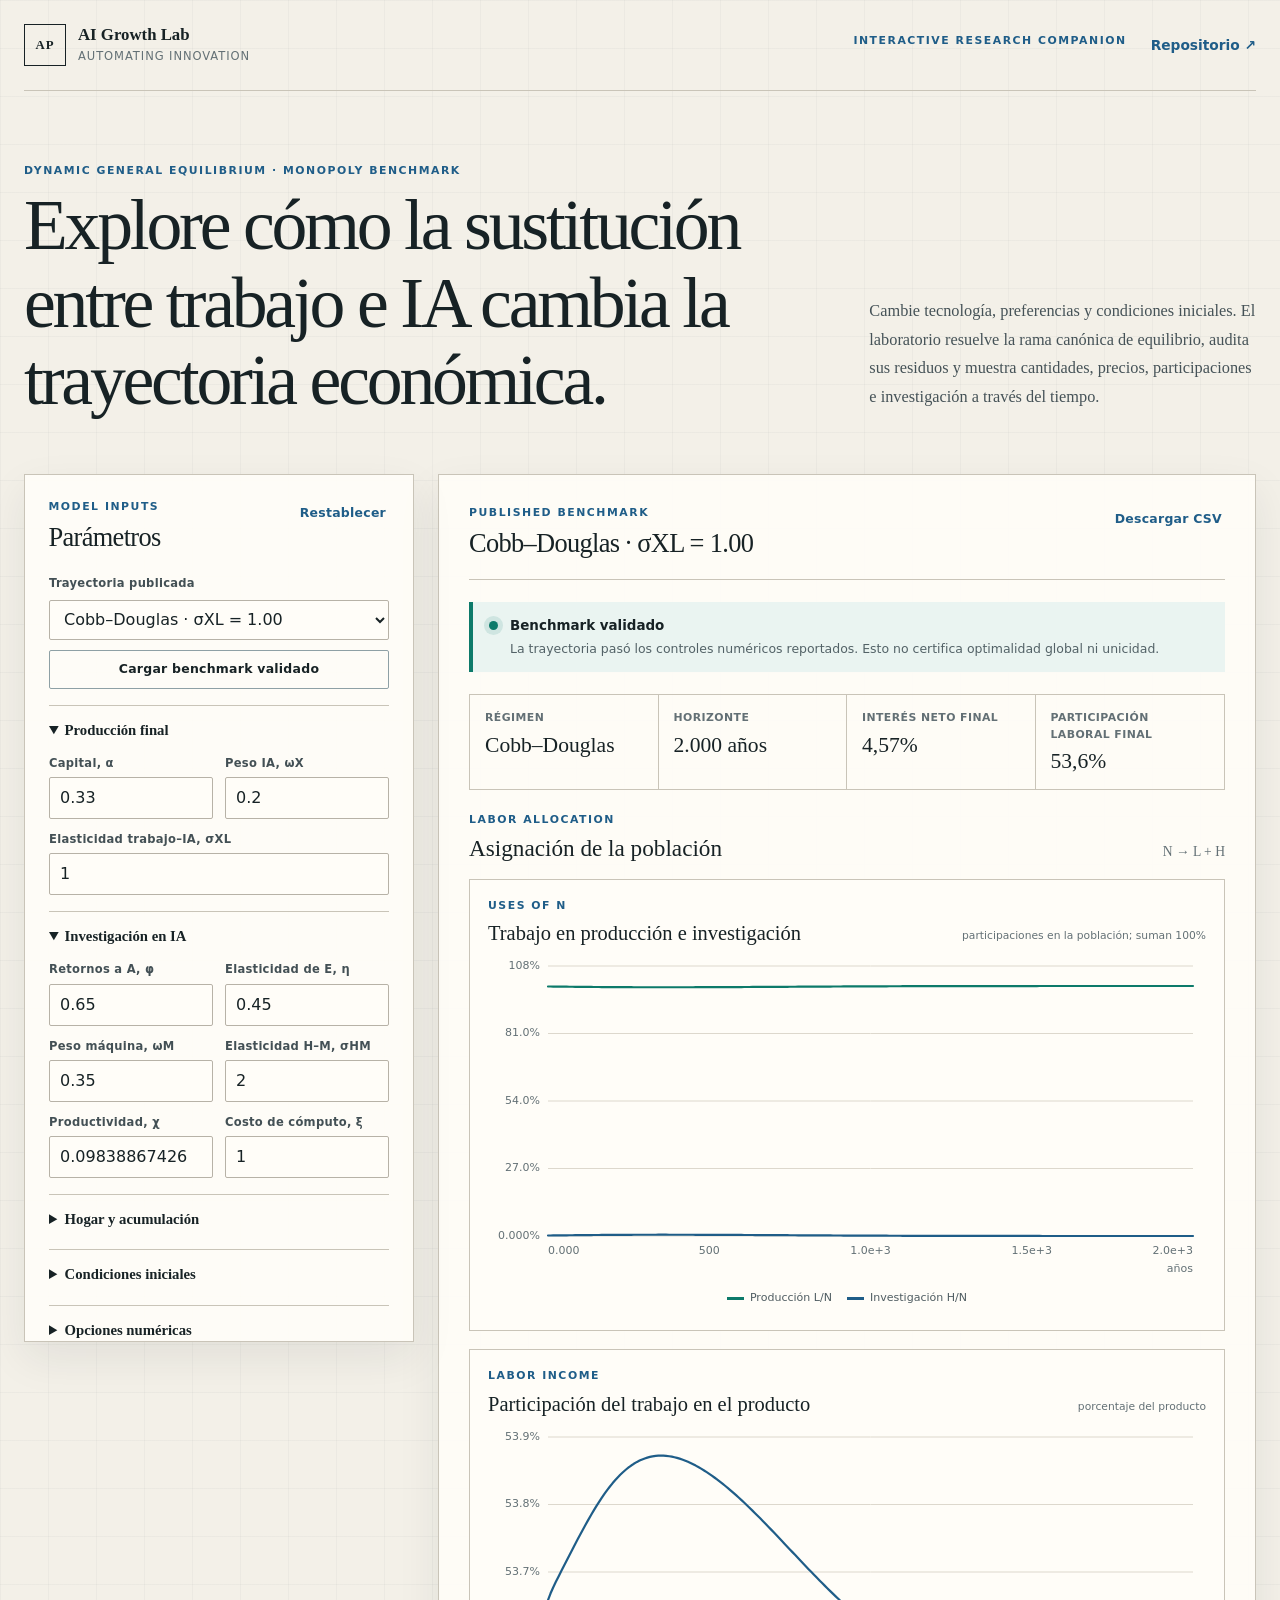
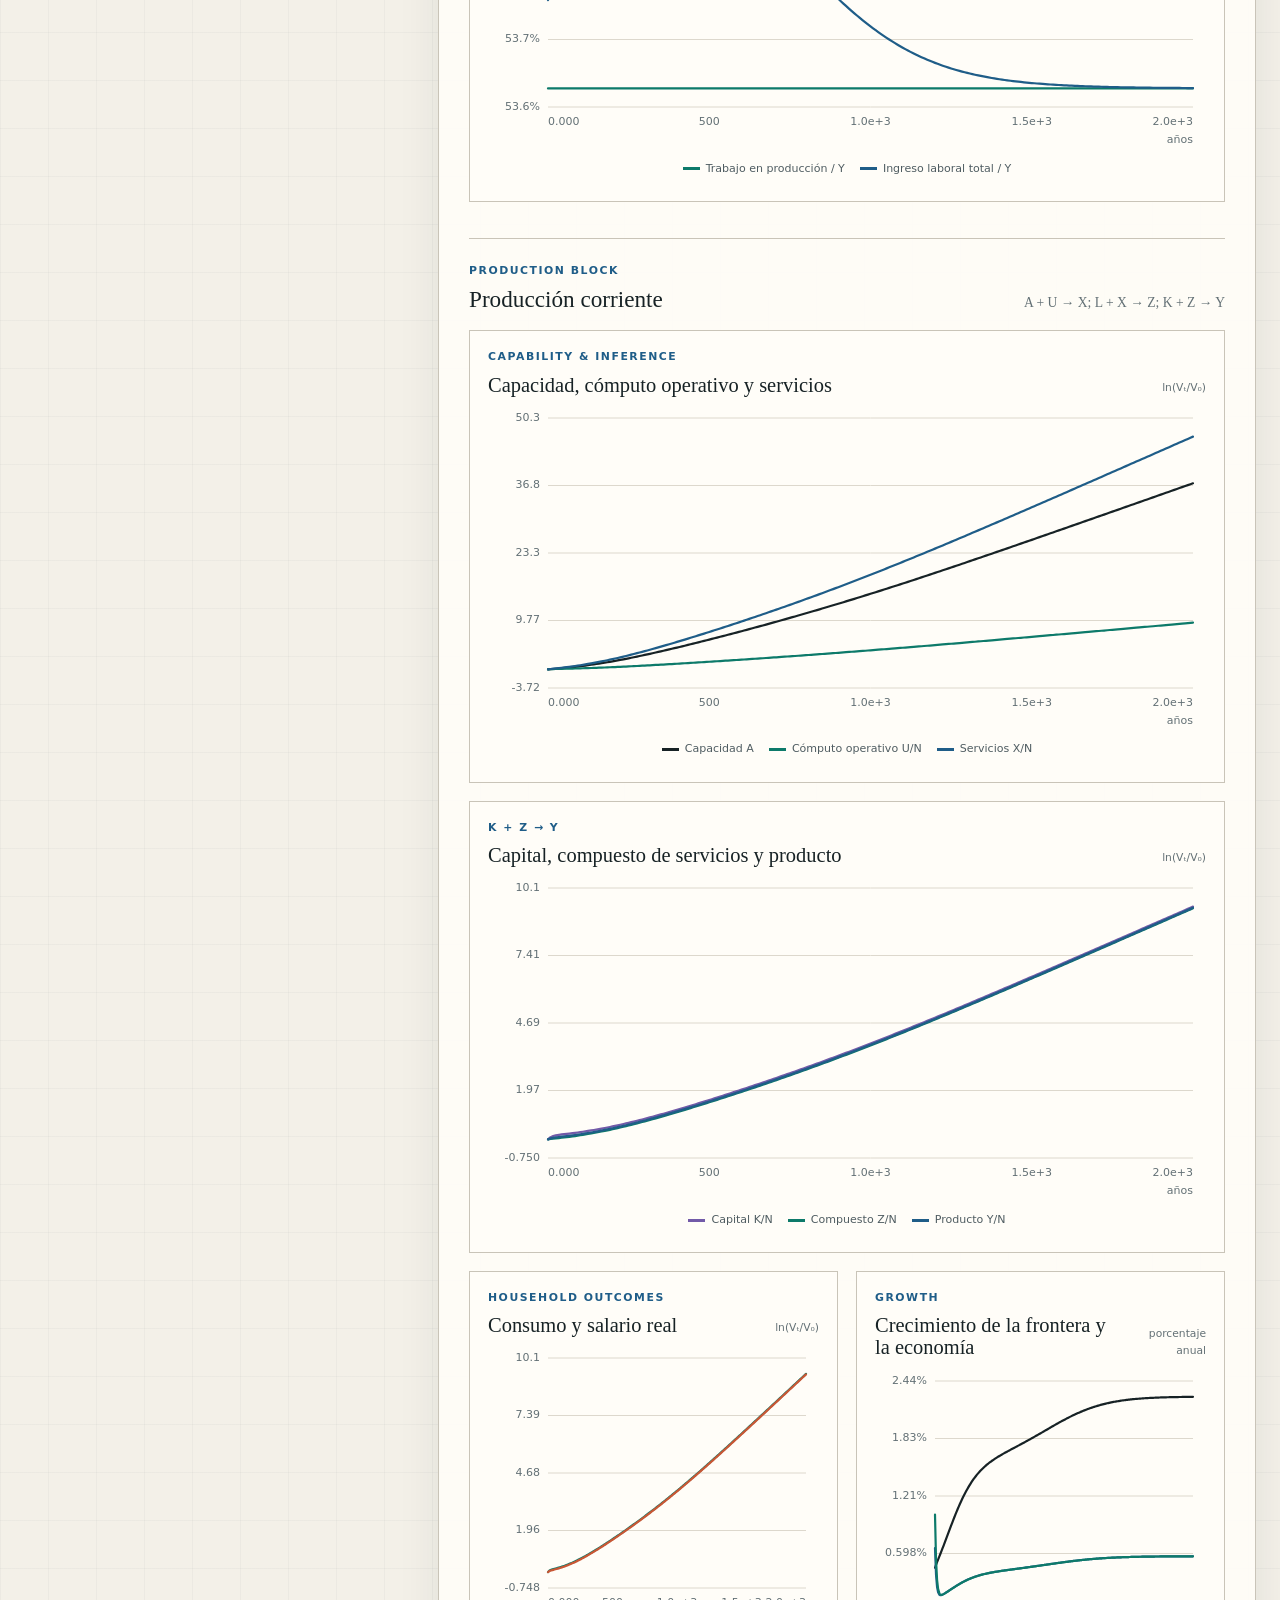
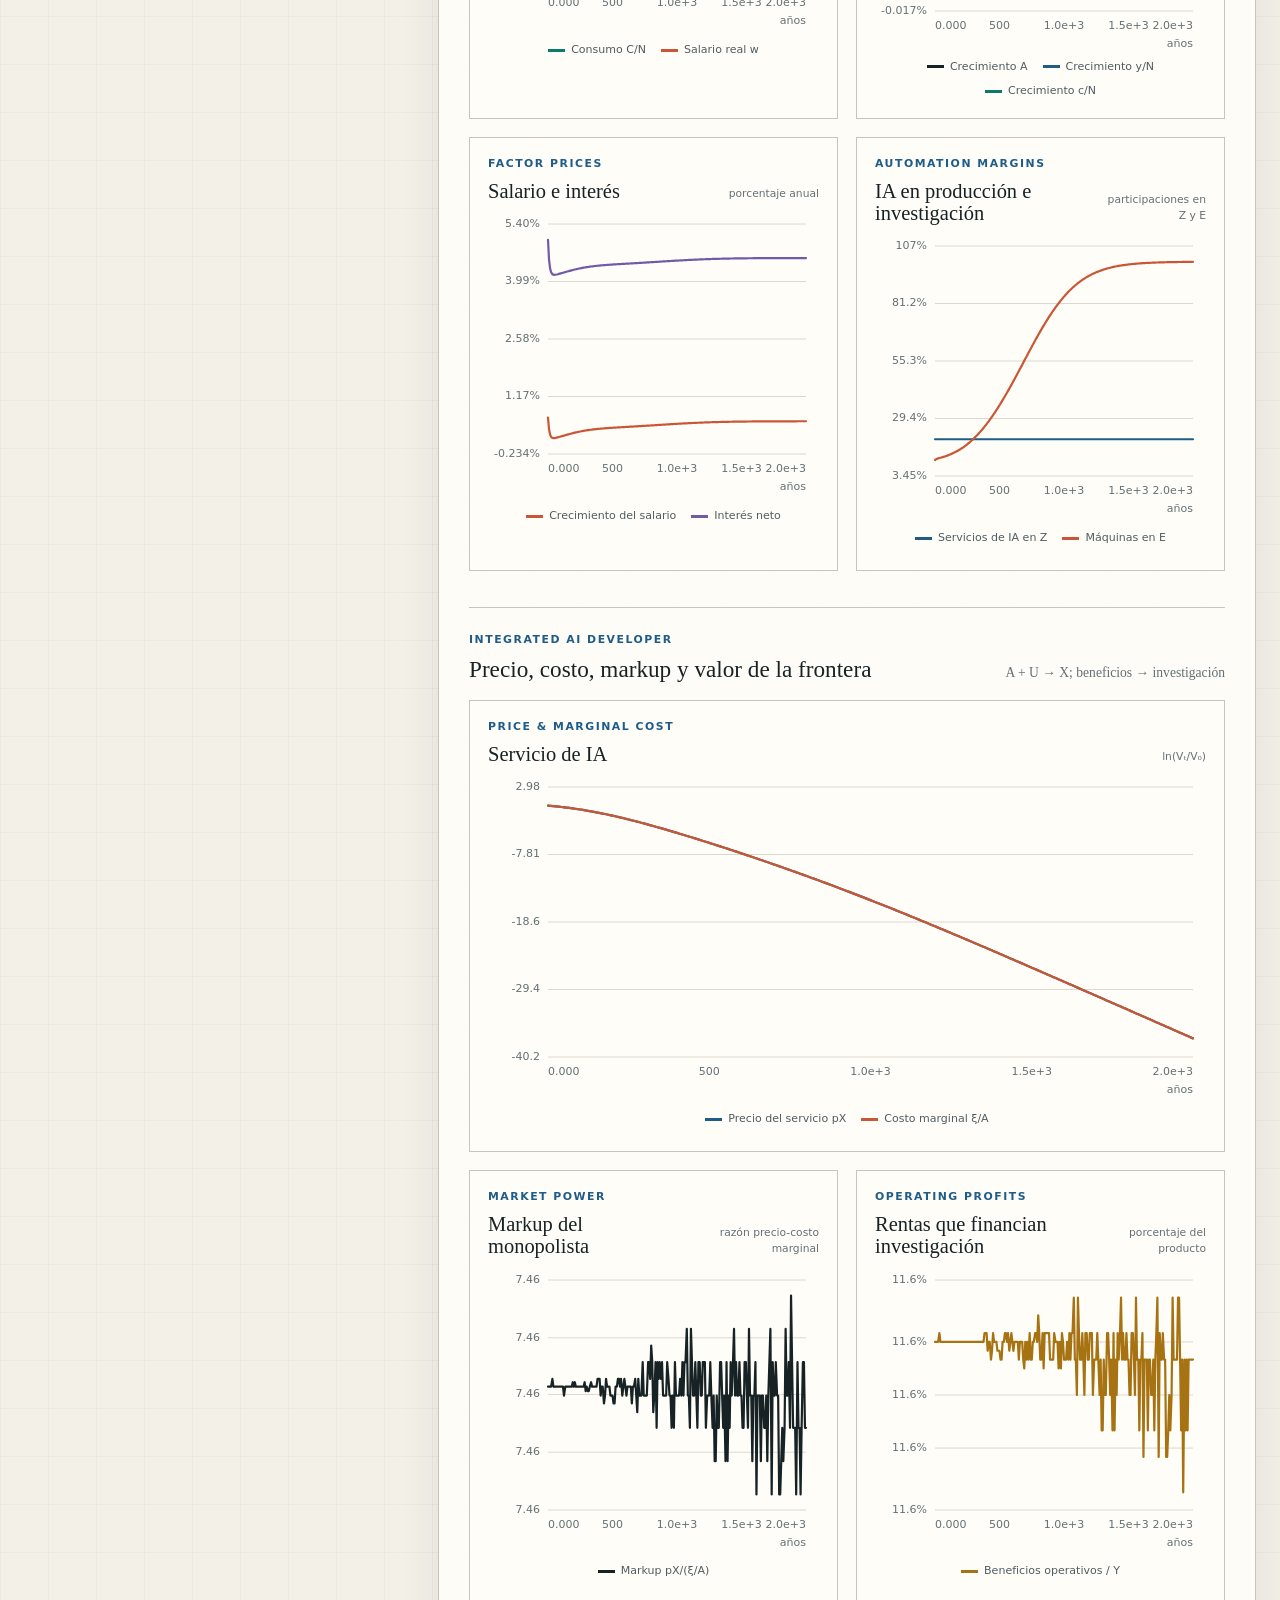
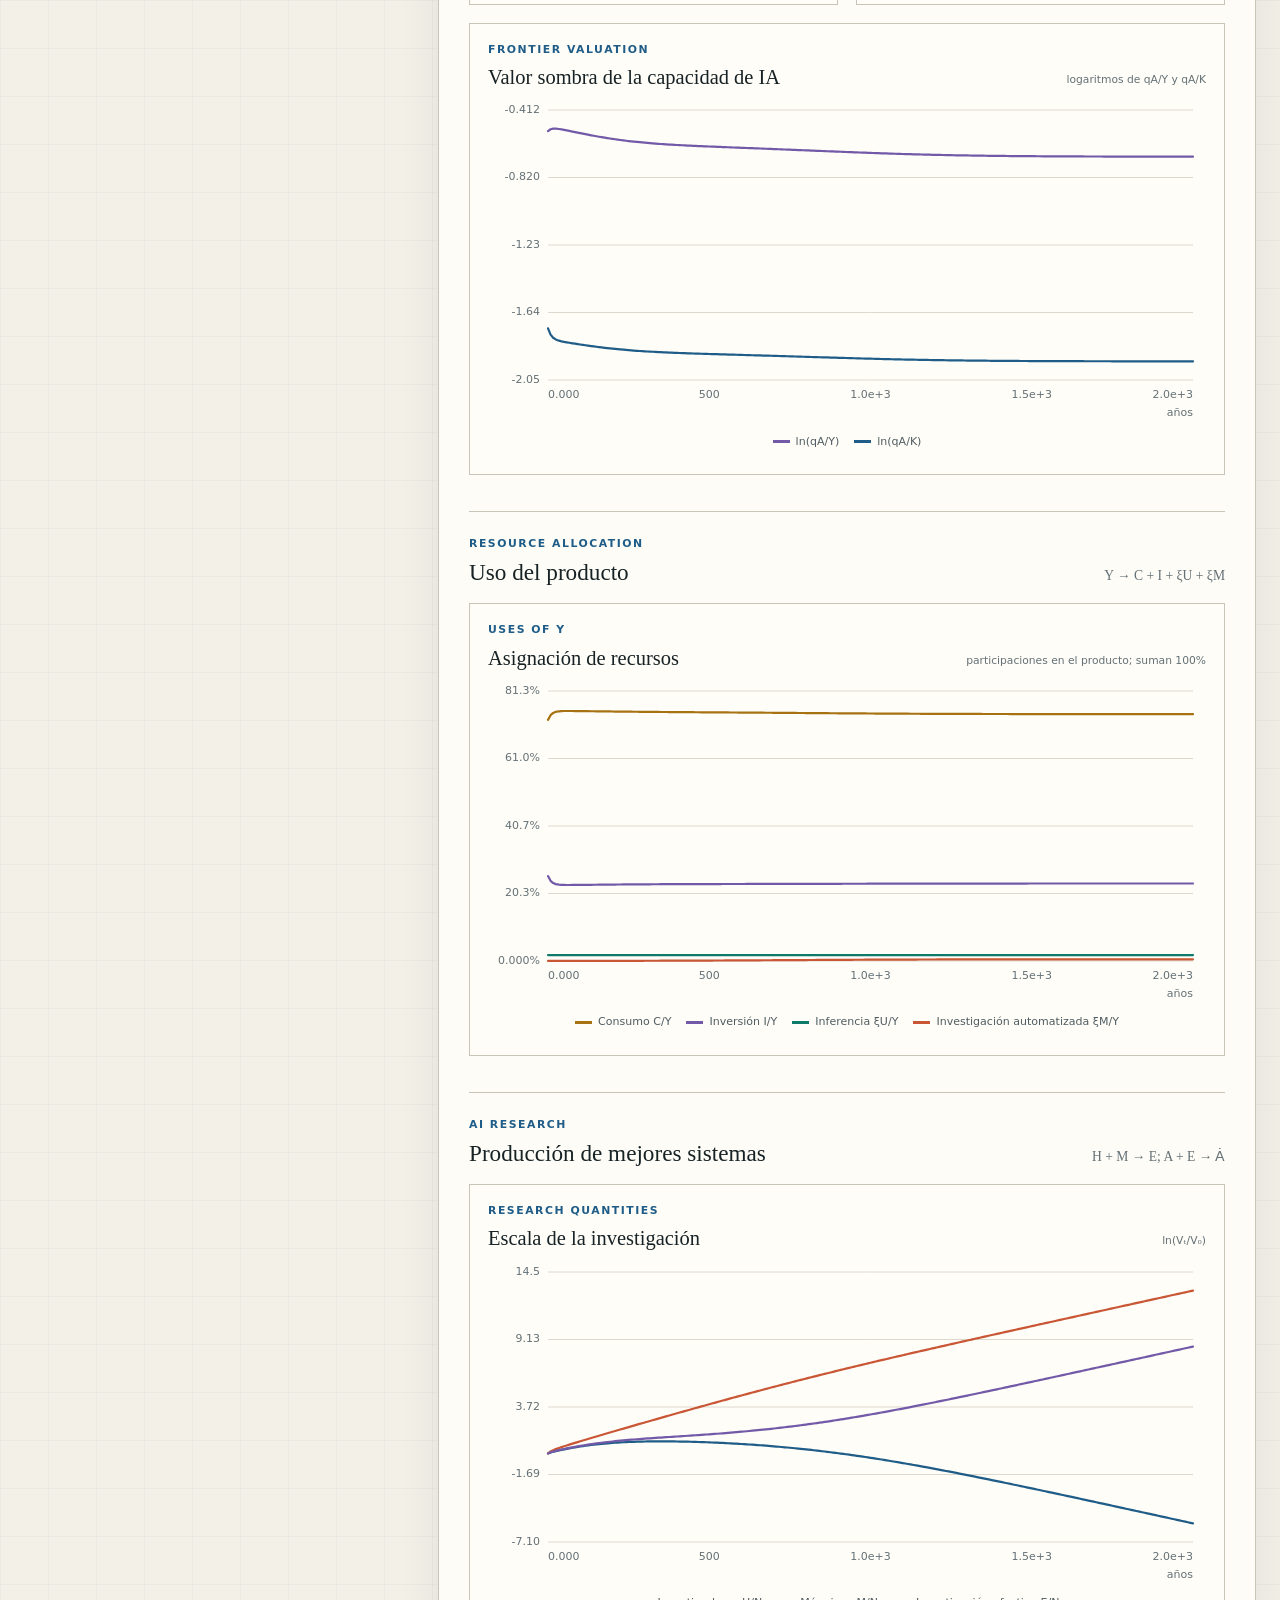
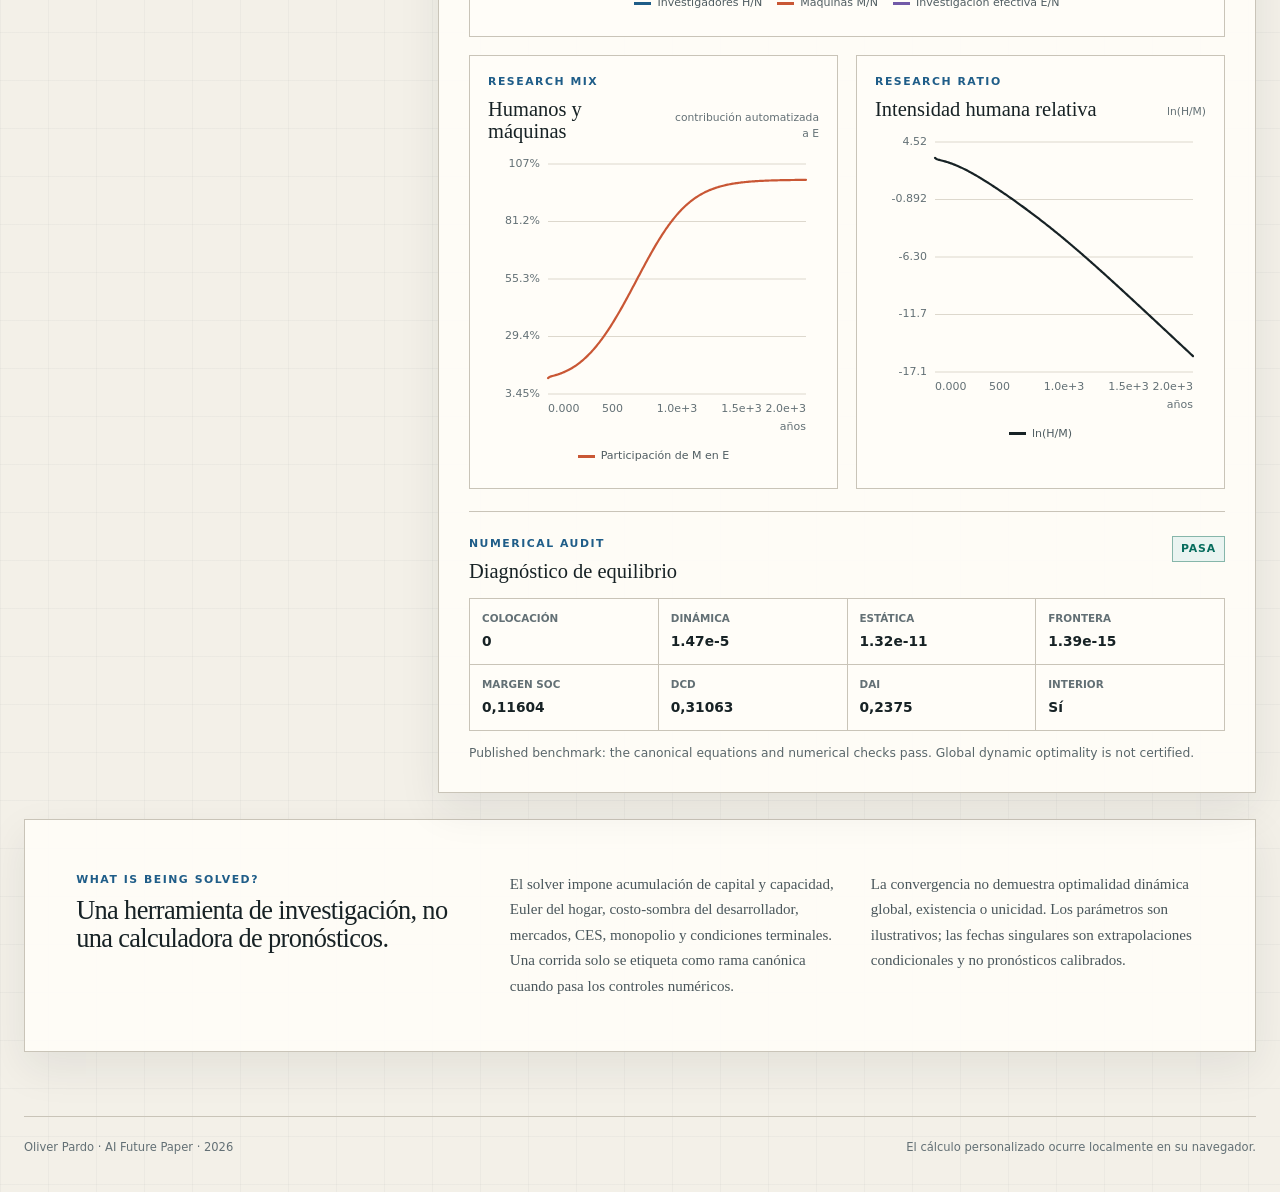
==== commit c8b168db: "Reorganize equilibrium results and Growth Lab" ====
--- a/docs/index.html
+++ b/docs/index.html
@@ -178,6 +178,15 @@
               <div class="legend" id="labor-allocation-legend"></div>
             </article>
 
+            <article class="chart-card chart-card-wide">
+              <div class="chart-heading">
+                <div><p class="eyebrow">Labor income</p><h3>Participación del trabajo en el producto</h3></div>
+                <span>porcentaje del producto</span>
+              </div>
+              <canvas id="labor-income-chart" aria-label="Gráfico de la participación del ingreso laboral de producción y del ingreso laboral total"></canvas>
+              <div class="legend" id="labor-income-legend"></div>
+            </article>
+
             <header class="chart-stage">
               <p class="eyebrow">Production block</p>
               <div><h3>Producción corriente</h3><span>A + U → X; L + X → Z; K + Z → Y</span></div>
@@ -194,29 +203,88 @@
 
             <article class="chart-card chart-card-wide">
               <div class="chart-heading">
-                <div><p class="eyebrow">Outcomes</p><h3>Producto, capital, consumo y salario</h3></div>
-                <span>ln(Vₜ/V₀)</span>
-              </div>
-              <canvas id="production-levels-chart" aria-label="Gráfico logarítmico de producción, capital, consumo y salario"></canvas>
+                <div><p class="eyebrow">K + Z → Y</p><h3>Capital, compuesto de servicios y producto</h3></div>
+                <span>ln(Vₜ/V₀)</span>
+              </div>
+              <canvas id="production-levels-chart" aria-label="Gráfico logarítmico de capital, compuesto de servicios y producto por persona"></canvas>
               <div class="legend" id="production-levels-legend"></div>
             </article>
 
             <article class="chart-card">
               <div class="chart-heading">
-                <div><p class="eyebrow">Growth & return</p><h3>Tasas de crecimiento e interés</h3></div>
+                <div><p class="eyebrow">Household outcomes</p><h3>Consumo y salario real</h3></div>
+                <span>ln(Vₜ/V₀)</span>
+              </div>
+              <canvas id="household-levels-chart" aria-label="Gráfico logarítmico del consumo por persona y del salario real"></canvas>
+              <div class="legend" id="household-levels-legend"></div>
+            </article>
+
+            <article class="chart-card">
+              <div class="chart-heading">
+                <div><p class="eyebrow">Growth</p><h3>Crecimiento de la frontera y la economía</h3></div>
                 <span>porcentaje anual</span>
               </div>
-              <canvas id="growth-chart" aria-label="Gráfico de crecimiento e interés"></canvas>
+              <canvas id="growth-chart" aria-label="Gráfico de las tasas de crecimiento de la capacidad, el producto y el consumo"></canvas>
               <div class="legend" id="growth-legend"></div>
             </article>
 
             <article class="chart-card">
               <div class="chart-heading">
-                <div><p class="eyebrow">L–X margin</p><h3>Sustitución y distribución</h3></div>
-                <span>porcentaje de Z o de Y</span>
-              </div>
-              <canvas id="production-shares-chart" aria-label="Gráfico de sustitución entre trabajo e inteligencia artificial y distribución"></canvas>
-              <div class="legend" id="production-shares-legend"></div>
+                <div><p class="eyebrow">Factor prices</p><h3>Salario e interés</h3></div>
+                <span>porcentaje anual</span>
+              </div>
+              <canvas id="factor-prices-chart" aria-label="Gráfico del crecimiento del salario y la tasa de interés neta"></canvas>
+              <div class="legend" id="factor-prices-legend"></div>
+            </article>
+
+            <article class="chart-card">
+              <div class="chart-heading">
+                <div><p class="eyebrow">Automation margins</p><h3>IA en producción e investigación</h3></div>
+                <span>participaciones en Z y E</span>
+              </div>
+              <canvas id="automation-shares-chart" aria-label="Gráfico de las participaciones de los servicios de inteligencia artificial y de la investigación automatizada"></canvas>
+              <div class="legend" id="automation-shares-legend"></div>
+            </article>
+
+            <header class="chart-stage">
+              <p class="eyebrow">Integrated AI developer</p>
+              <div><h3>Precio, costo, markup y valor de la frontera</h3><span>A + U → X; beneficios → investigación</span></div>
+            </header>
+
+            <article class="chart-card chart-card-wide">
+              <div class="chart-heading">
+                <div><p class="eyebrow">Price & marginal cost</p><h3>Servicio de IA</h3></div>
+                <span>ln(Vₜ/V₀)</span>
+              </div>
+              <canvas id="ai-price-chart" aria-label="Gráfico logarítmico del precio y del costo marginal de los servicios de inteligencia artificial"></canvas>
+              <div class="legend" id="ai-price-legend"></div>
+            </article>
+
+            <article class="chart-card">
+              <div class="chart-heading">
+                <div><p class="eyebrow">Market power</p><h3>Markup del monopolista</h3></div>
+                <span>razón precio-costo marginal</span>
+              </div>
+              <canvas id="markup-chart" aria-label="Gráfico del markup del monopolista de inteligencia artificial"></canvas>
+              <div class="legend" id="markup-legend"></div>
+            </article>
+
+            <article class="chart-card">
+              <div class="chart-heading">
+                <div><p class="eyebrow">Operating profits</p><h3>Rentas que financian investigación</h3></div>
+                <span>porcentaje del producto</span>
+              </div>
+              <canvas id="developer-value-chart" aria-label="Gráfico de los beneficios operativos del desarrollador como participación del producto"></canvas>
+              <div class="legend" id="developer-value-legend"></div>
+            </article>
+
+            <article class="chart-card chart-card-wide">
+              <div class="chart-heading">
+                <div><p class="eyebrow">Frontier valuation</p><h3>Valor sombra de la capacidad de IA</h3></div>
+                <span>logaritmos de qA/Y y qA/K</span>
+              </div>
+              <canvas id="frontier-value-chart" aria-label="Gráfico del valor sombra de la capacidad de inteligencia artificial relativo al producto y al capital"></canvas>
+              <div class="legend" id="frontier-value-legend"></div>
             </article>
 
             <header class="chart-stage">
@@ -250,16 +318,16 @@
             <article class="chart-card">
               <div class="chart-heading">
                 <div><p class="eyebrow">Research mix</p><h3>Humanos y máquinas</h3></div>
-                <span>participaciones en E; suman 100%</span>
-              </div>
-              <canvas id="research-composition-chart" aria-label="Gráfico de la composición humana y automatizada de la investigación"></canvas>
+                <span>contribución automatizada a E</span>
+              </div>
+              <canvas id="research-composition-chart" aria-label="Gráfico de la contribución automatizada a la investigación efectiva"></canvas>
               <div class="legend" id="research-composition-legend"></div>
             </article>
 
             <article class="chart-card">
               <div class="chart-heading">
                 <div><p class="eyebrow">Research ratio</p><h3>Intensidad humana relativa</h3></div>
-                <span>H/M</span>
+                <span>ln(H/M)</span>
               </div>
               <canvas id="research-ratio-chart" aria-label="Gráfico de la relación entre investigación humana y automatizada"></canvas>
               <div class="legend" id="research-ratio-legend"></div>
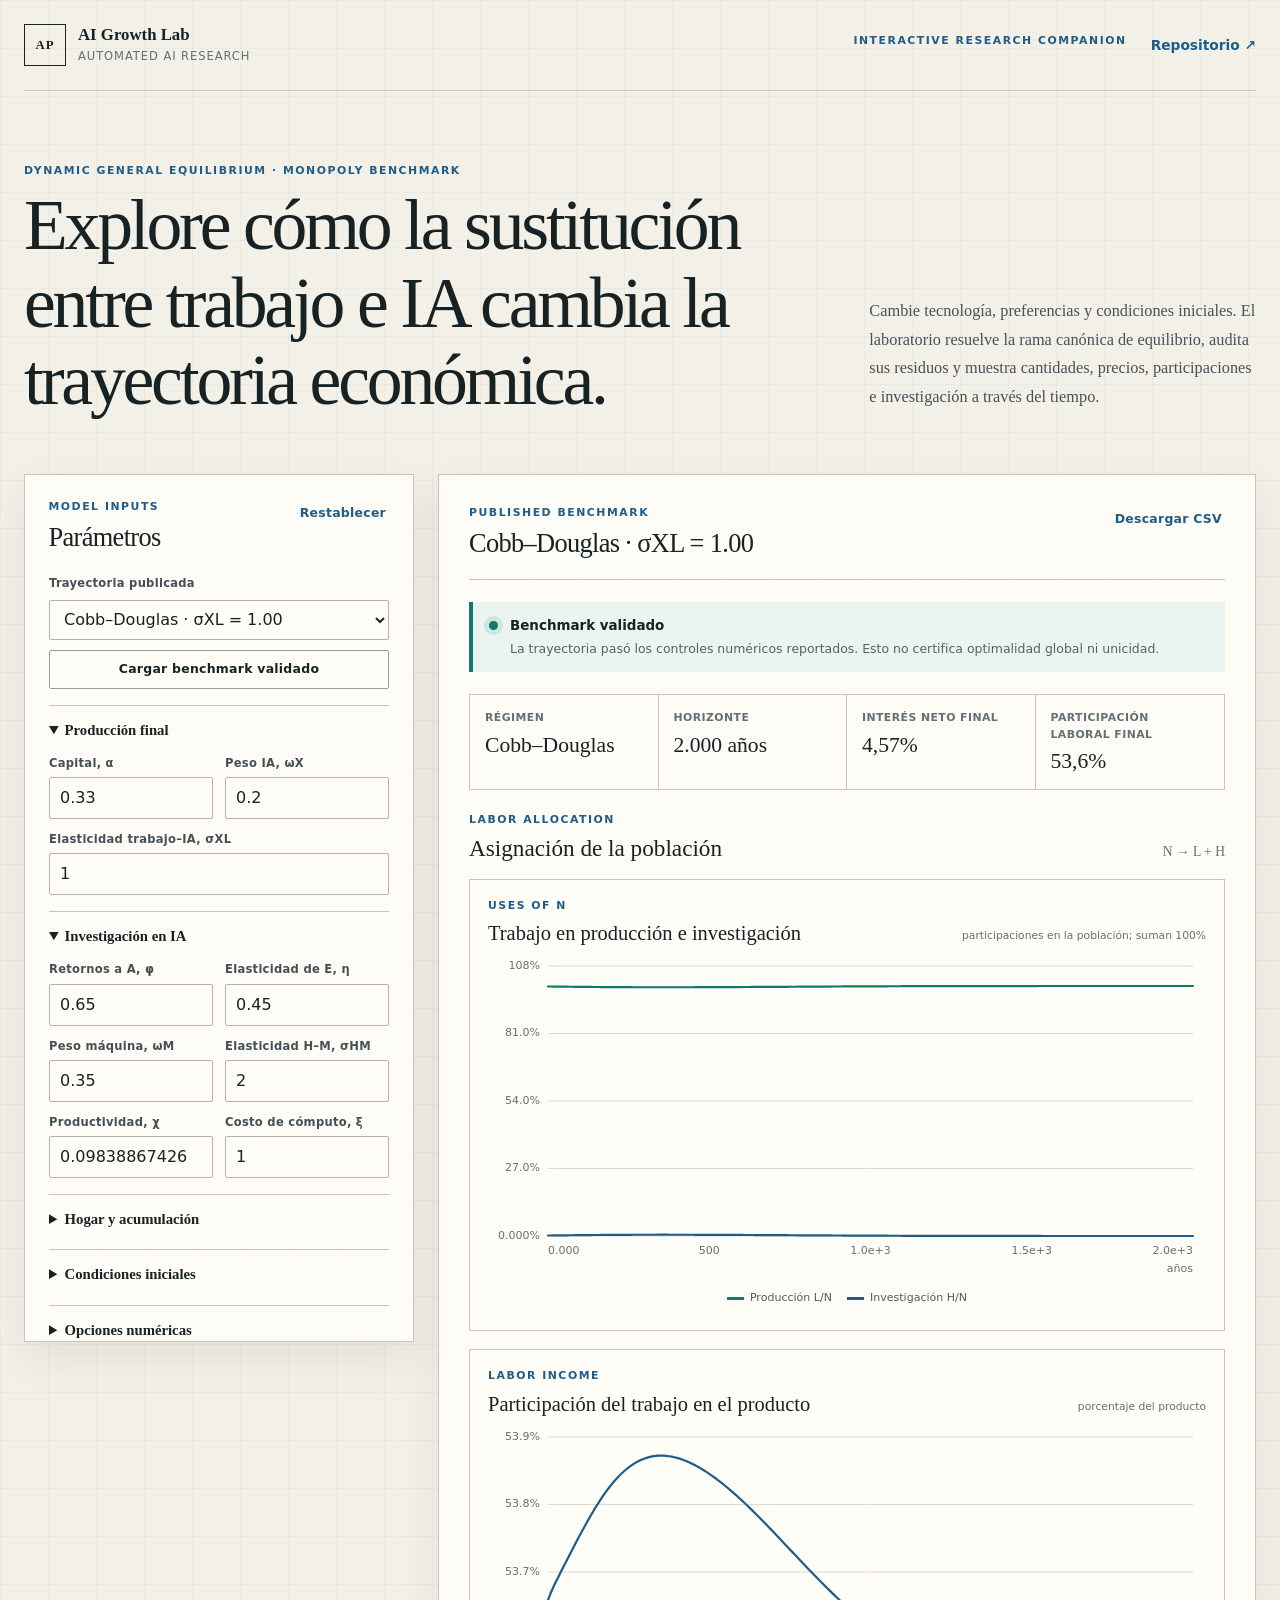
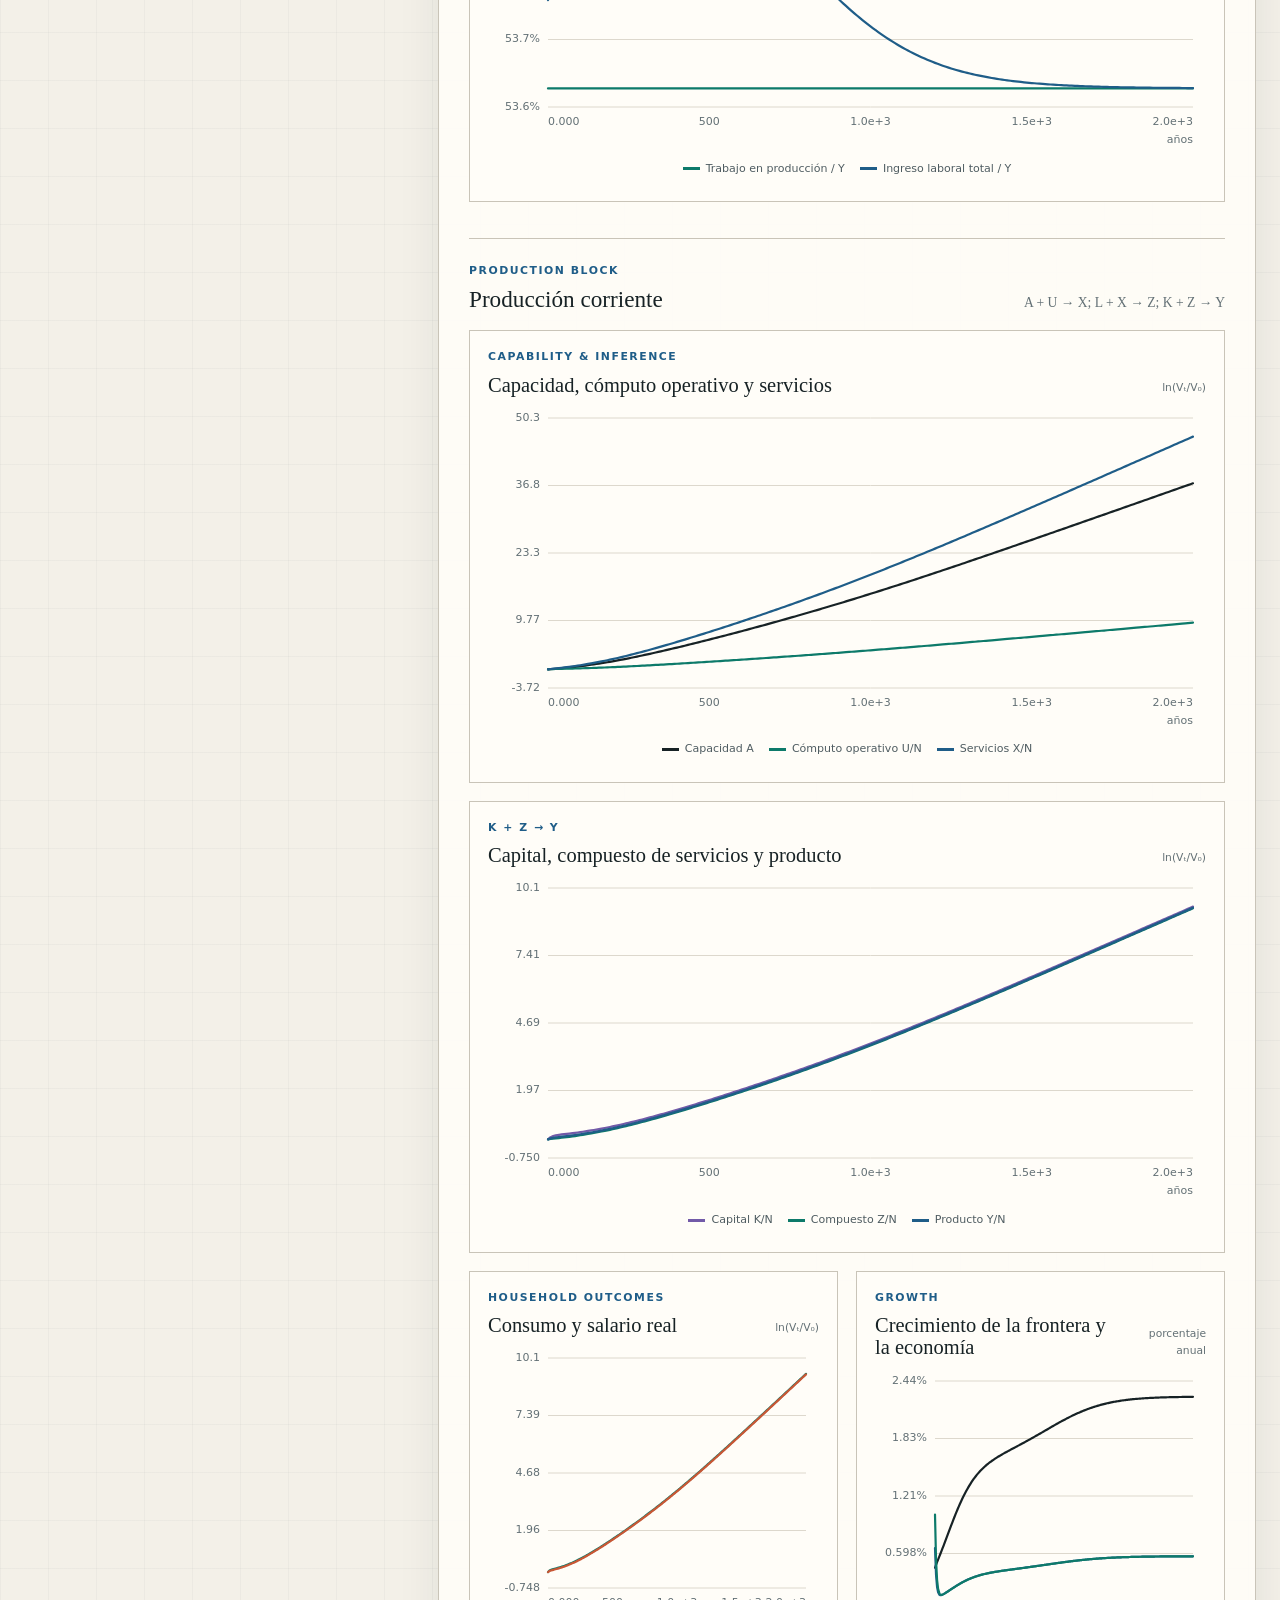
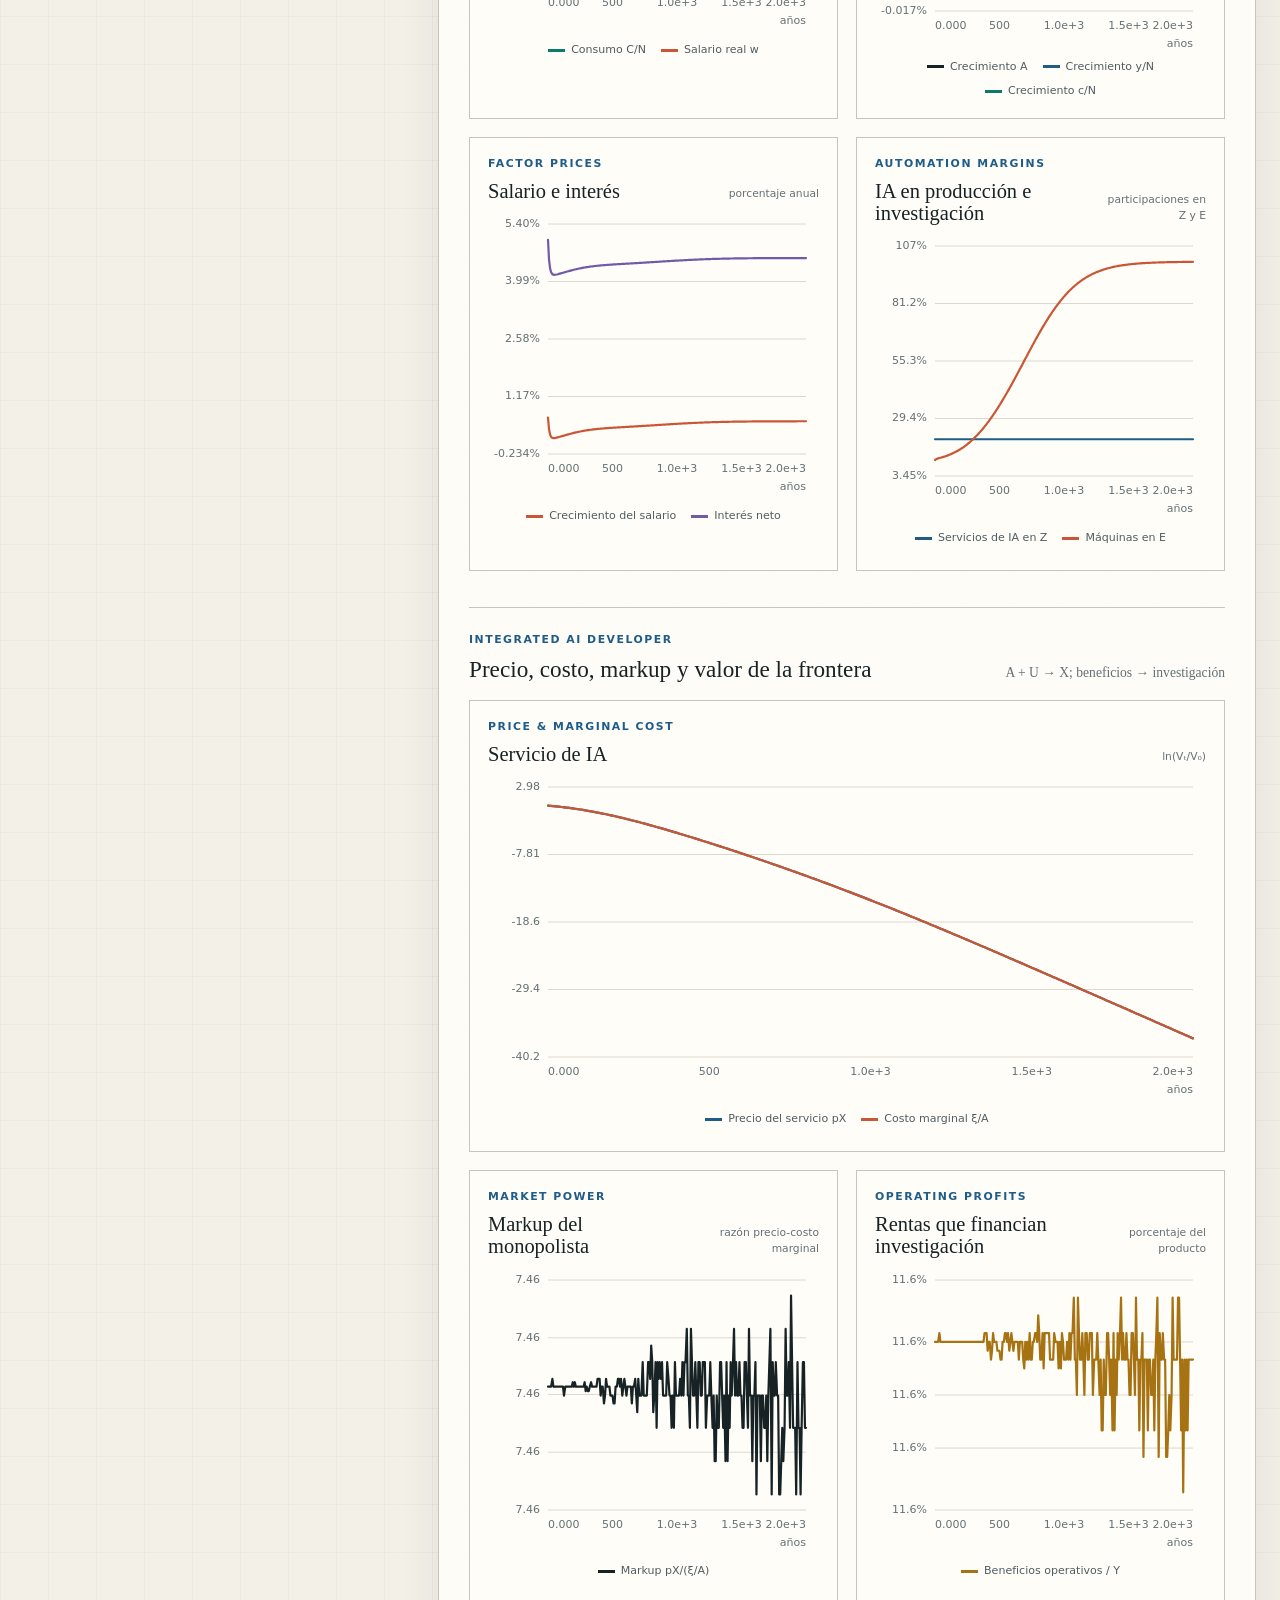
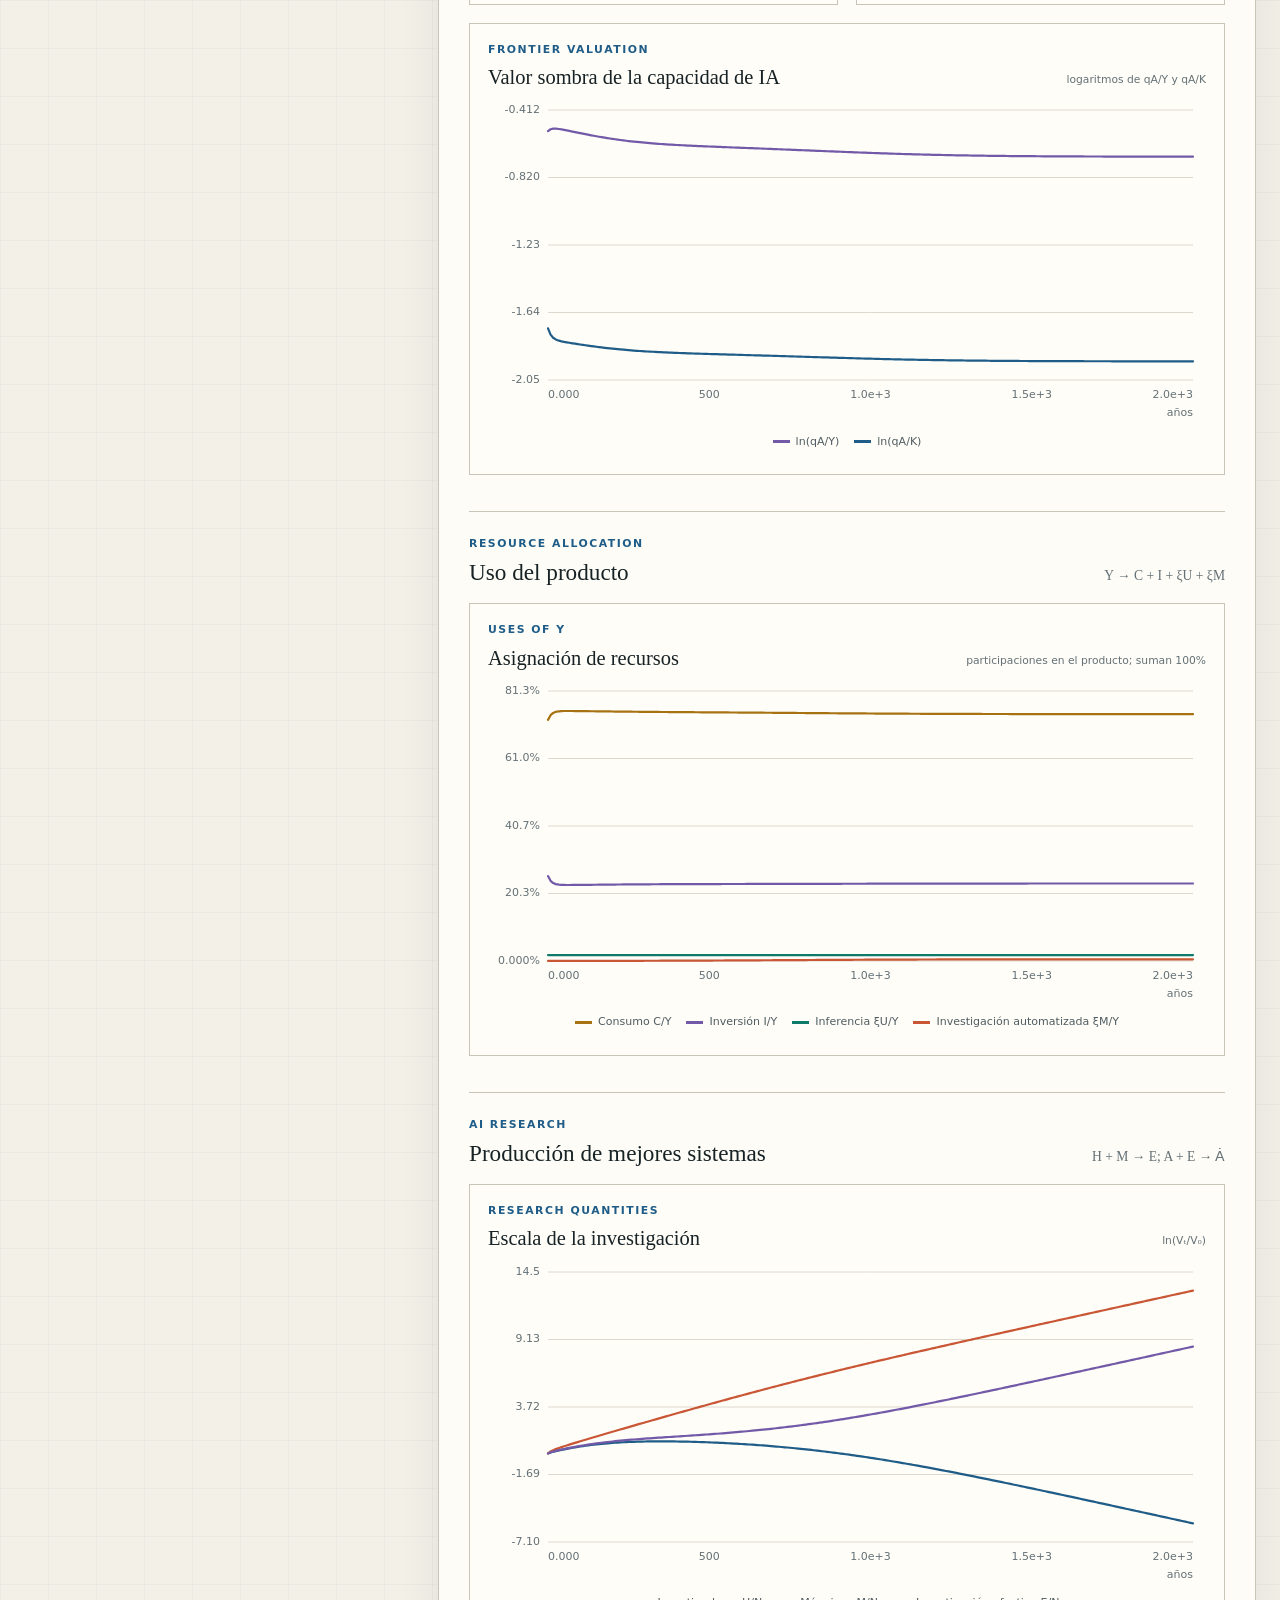
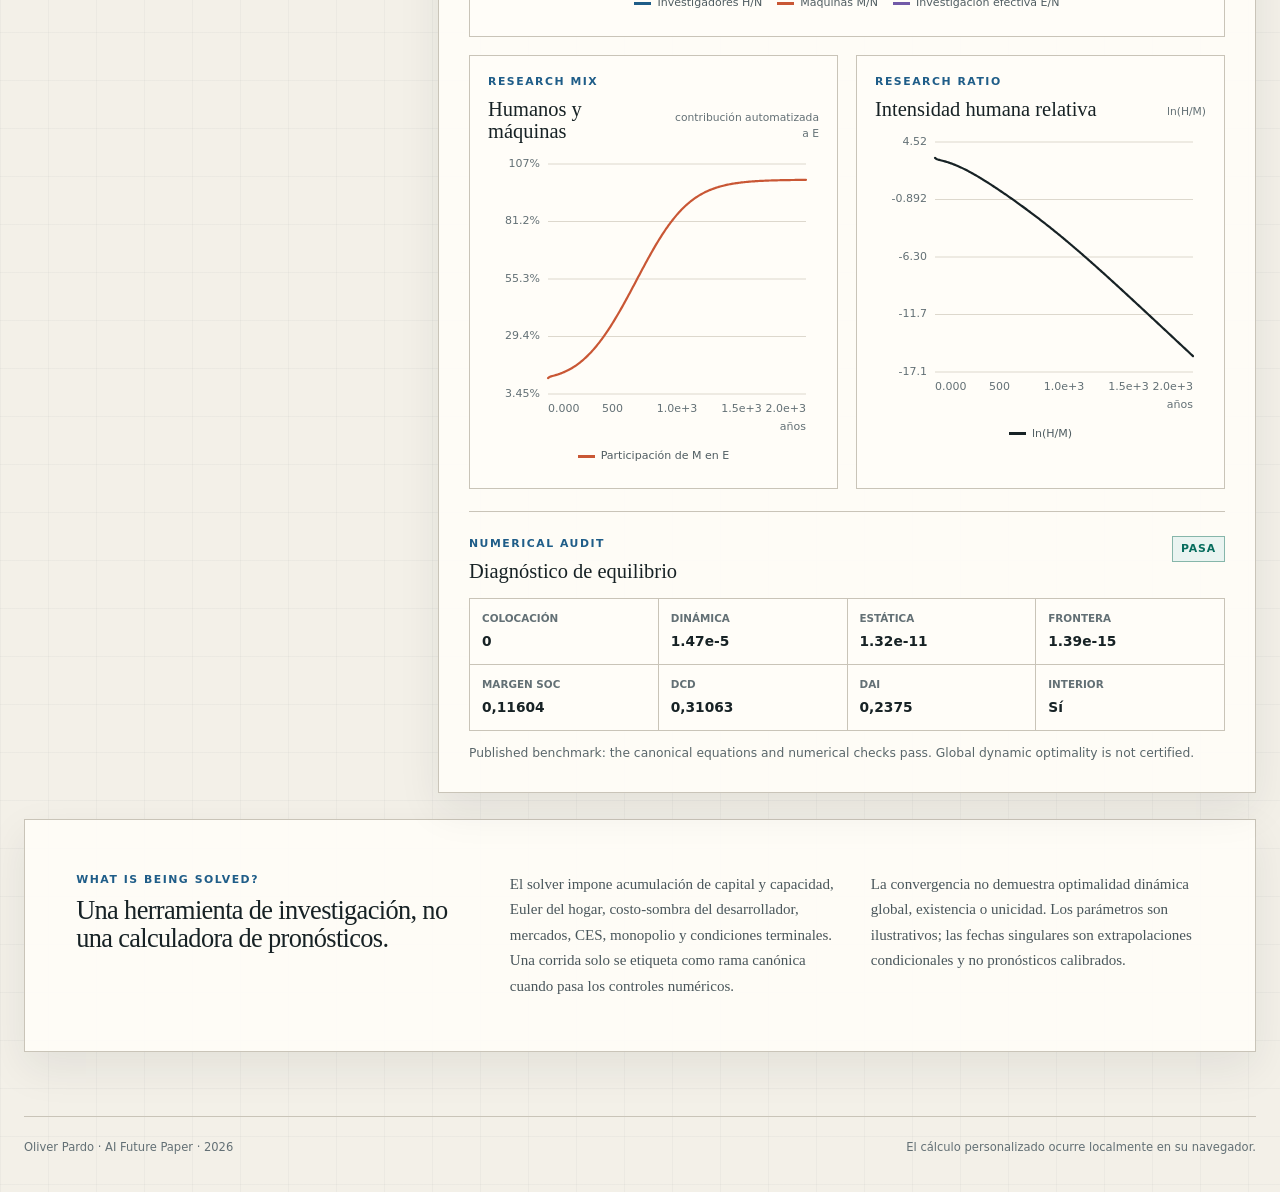
==== commit 66c29903: "Update paper title" ====
--- a/docs/index.html
+++ b/docs/index.html
@@ -17,7 +17,7 @@
         <span class="brand-mark">AP</span>
         <span>
           <strong>AI Growth Lab</strong>
-          <small>Automating Innovation</small>
+          <small>Automated AI Research</small>
         </span>
       </a>
       <div class="masthead-meta">
@@ -58,6 +58,7 @@
             <select id="benchmark-select">
               <option value="equilibrium_sigma_0_75">Complementariedad · σXL = 0.75</option>
               <option value="equilibrium_sigma_1_00" selected>Cobb–Douglas · σXL = 1.00</option>
+              <option value="equilibrium_sigma_1_00_hm_1_00">Investigación humana esencial · σXL = σHM = 1.00</option>
               <option value="equilibrium_sigma_1_35">Sustitutos brutos · σXL = 1.35</option>
               <option value="equilibrium_sigma_1_50">Sustitutos brutos · σXL = 1.50</option>
               <option value="equilibrium_sigma_2_00">Sustitutos brutos · σXL = 2.00</option>
@@ -83,7 +84,7 @@
                 <label><span>Retornos a A, φ</span><input data-param="phi" type="number" min="-0.50" max="0.99" step="0.01" value="0.65" /></label>
                 <label><span>Elasticidad de E, η</span><input data-param="eta" type="number" min="0.05" max="0.95" step="0.01" value="0.45" /></label>
                 <label><span>Peso máquina, ωM</span><input data-param="omega_m" type="number" min="0.01" max="0.95" step="0.01" value="0.35" /></label>
-                <label><span>Elasticidad H–M, σHM</span><input data-param="sigma_hm" type="number" min="1.01" max="6.00" step="0.01" value="2.00" /></label>
+                <label><span>Elasticidad H–M, σHM</span><input data-param="sigma_hm" type="number" min="1.00" max="6.00" step="0.01" value="2.00" /></label>
                 <label><span>Productividad, χ</span><input data-param="chi" type="number" min="0.00001" max="2.00" step="any" value="0.0983886743" /></label>
                 <label><span>Costo de cómputo, ξ</span><input data-param="xi" type="number" min="0.001" max="20.00" step="0.001" value="1.00" /></label>
               </div>
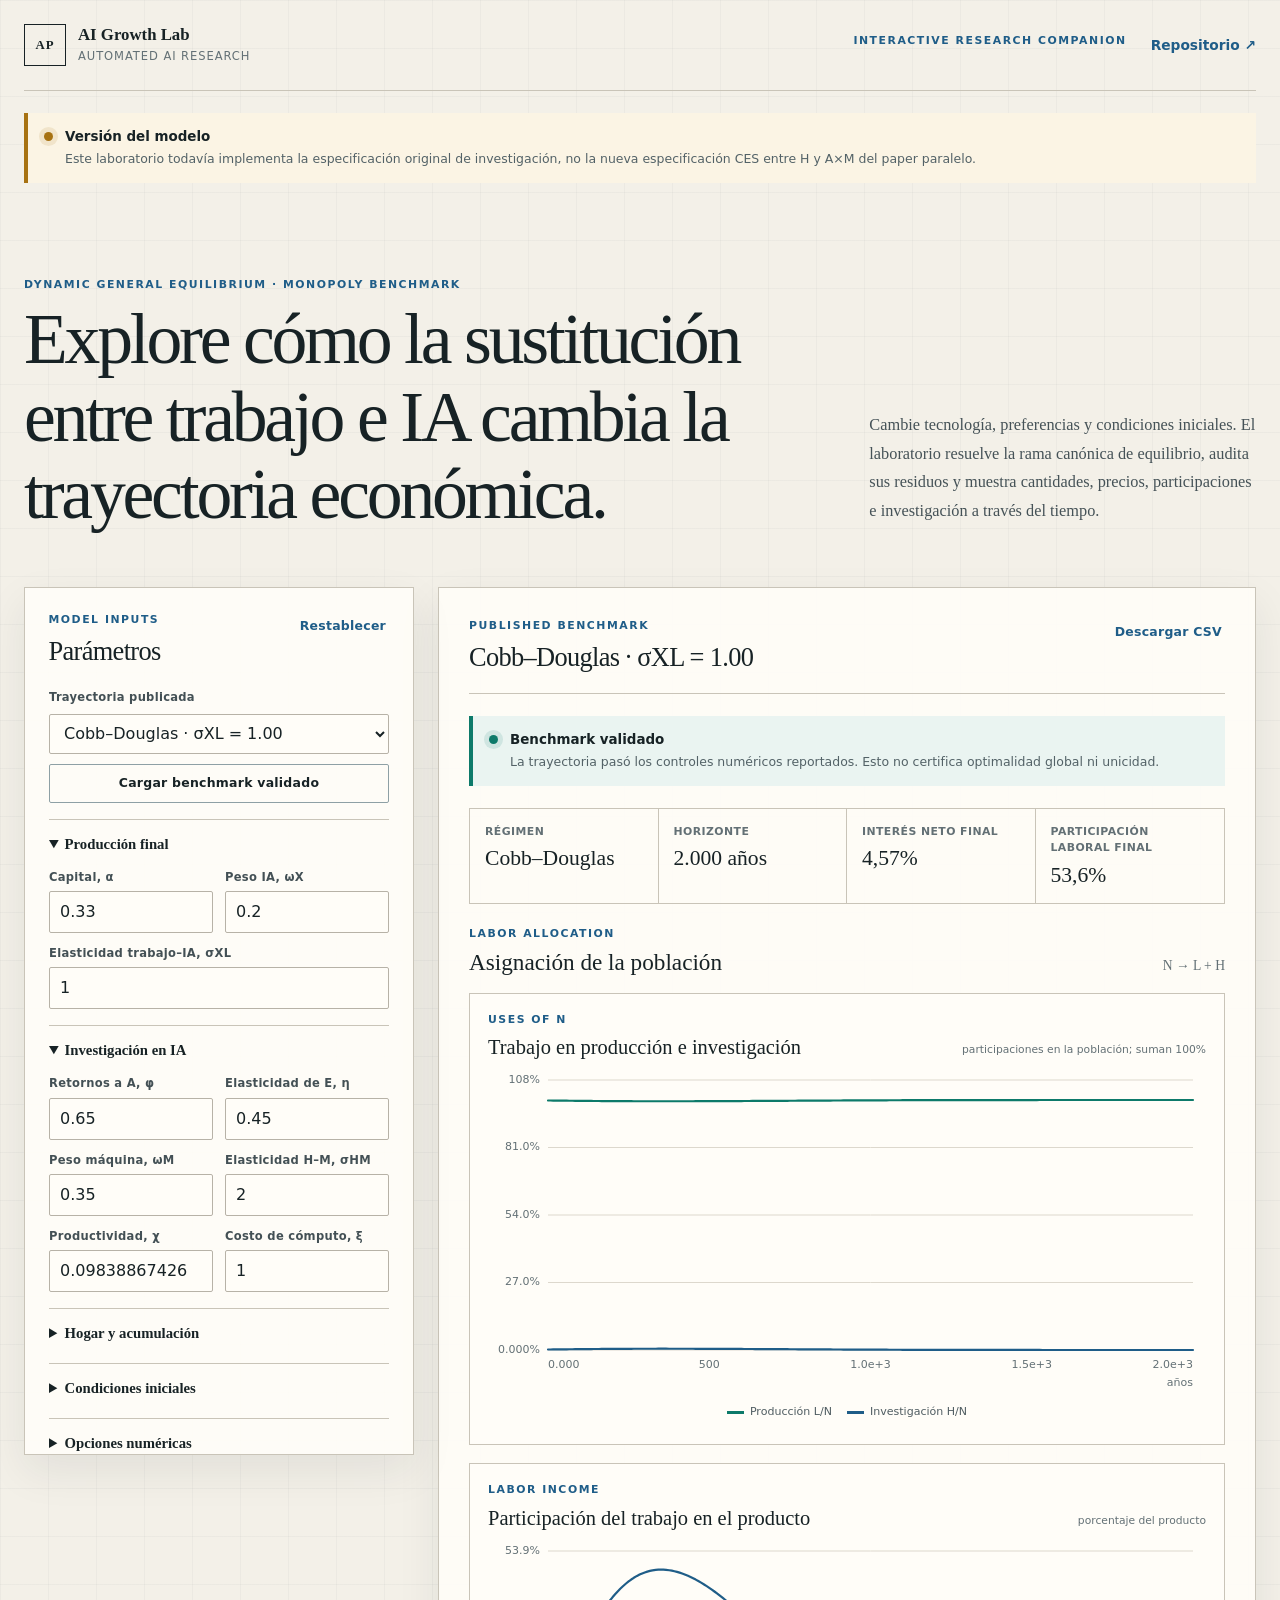
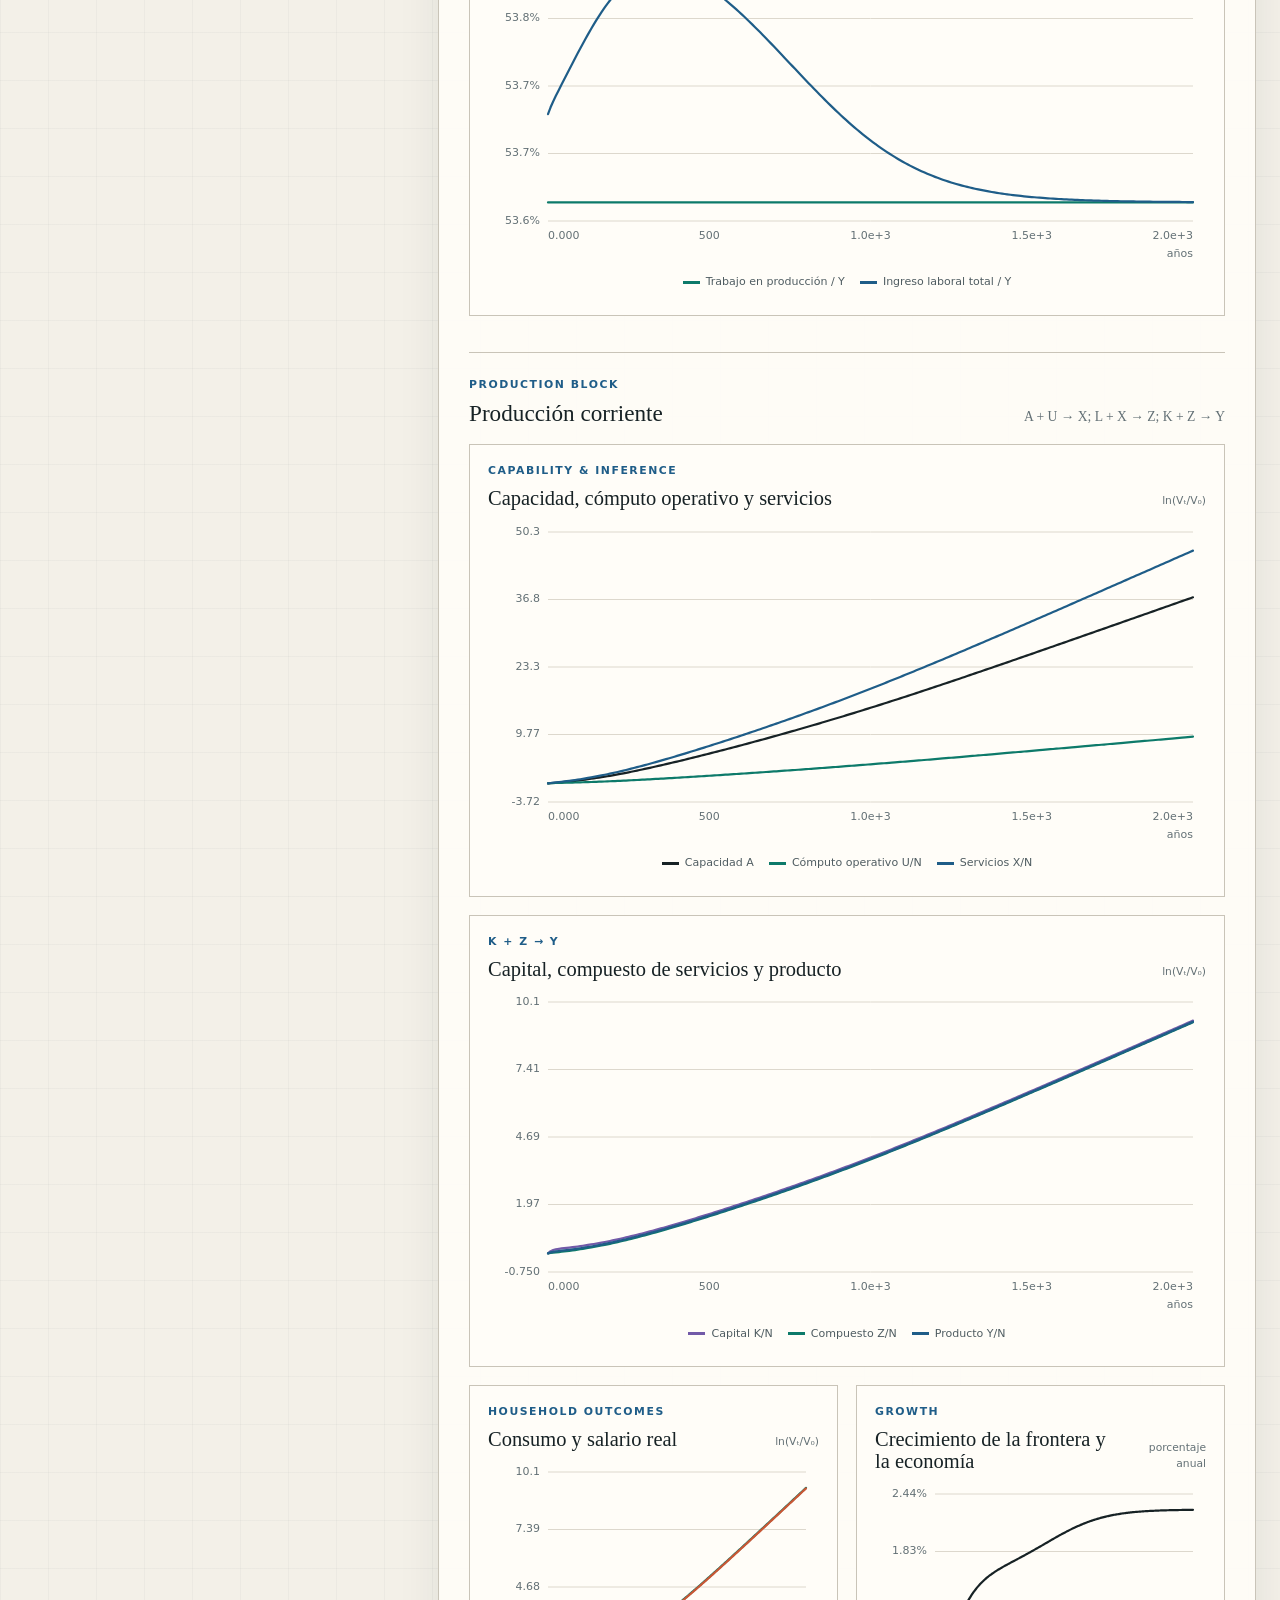
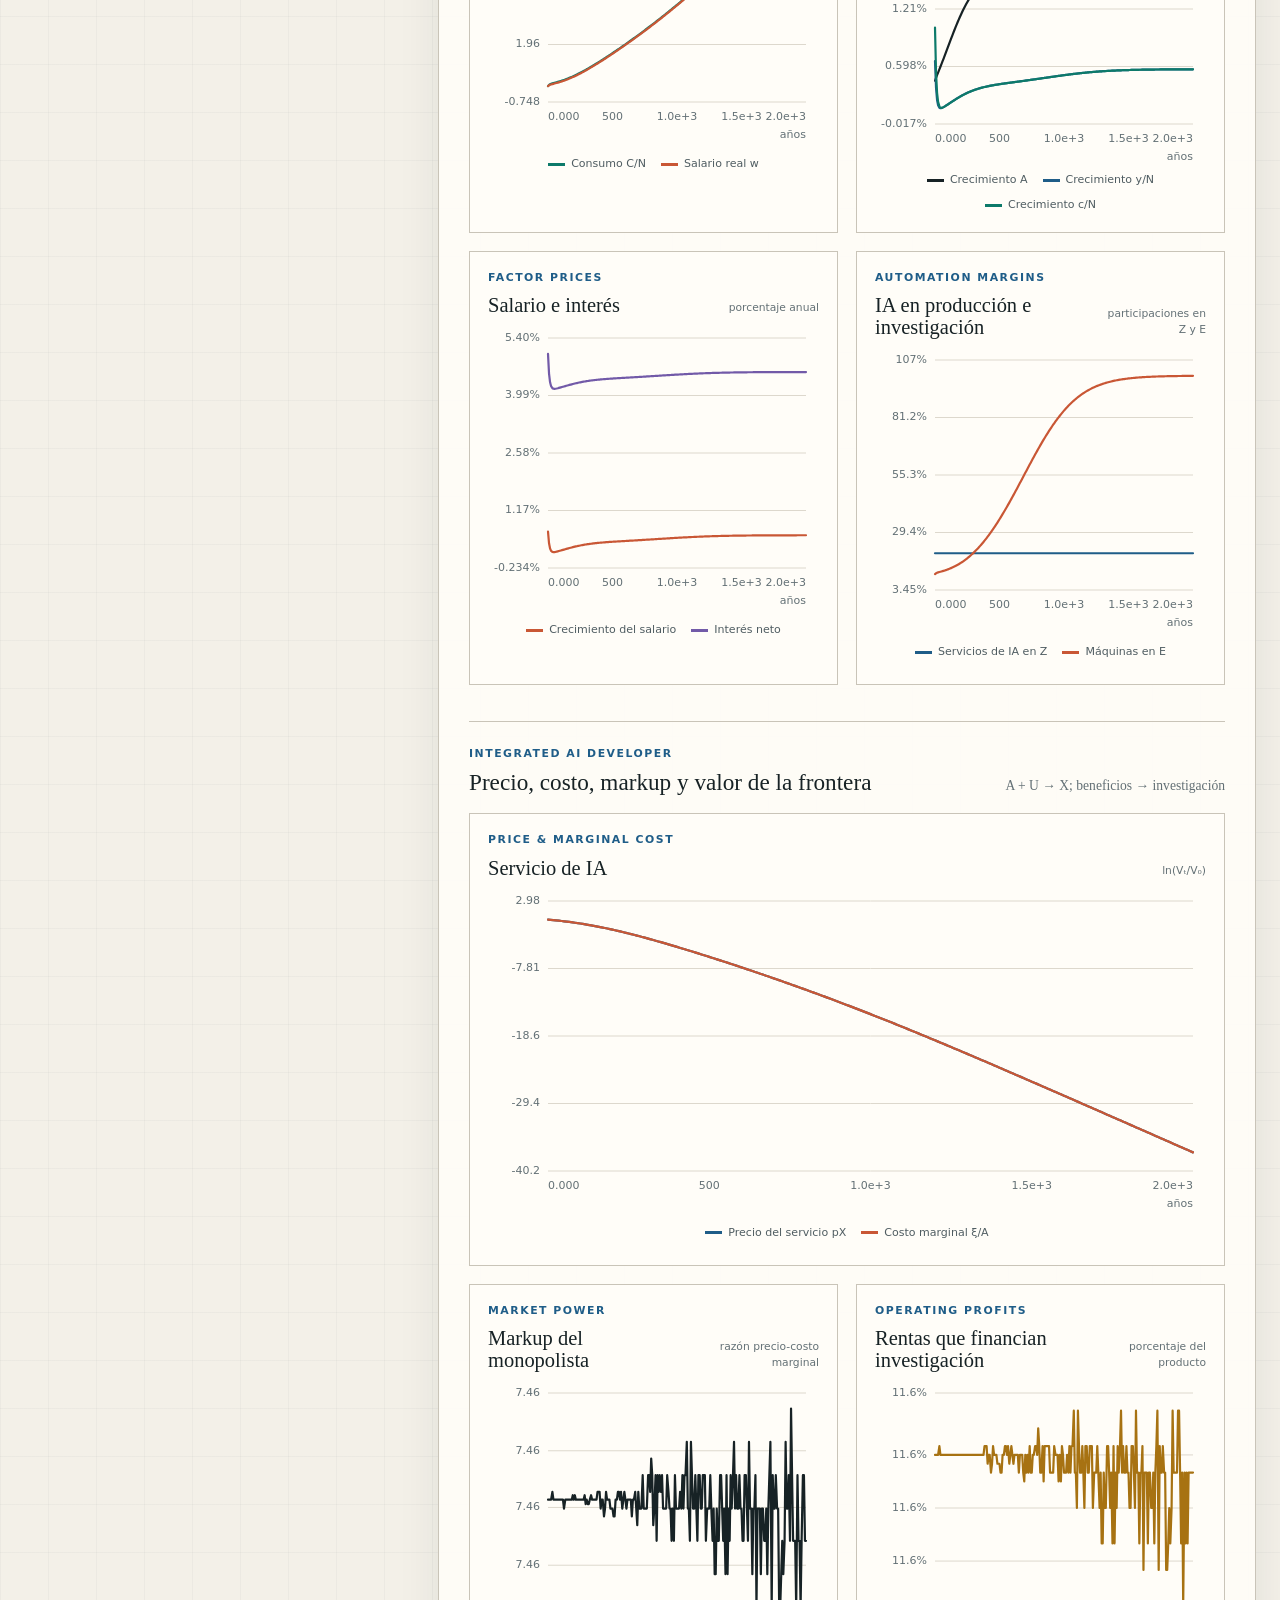
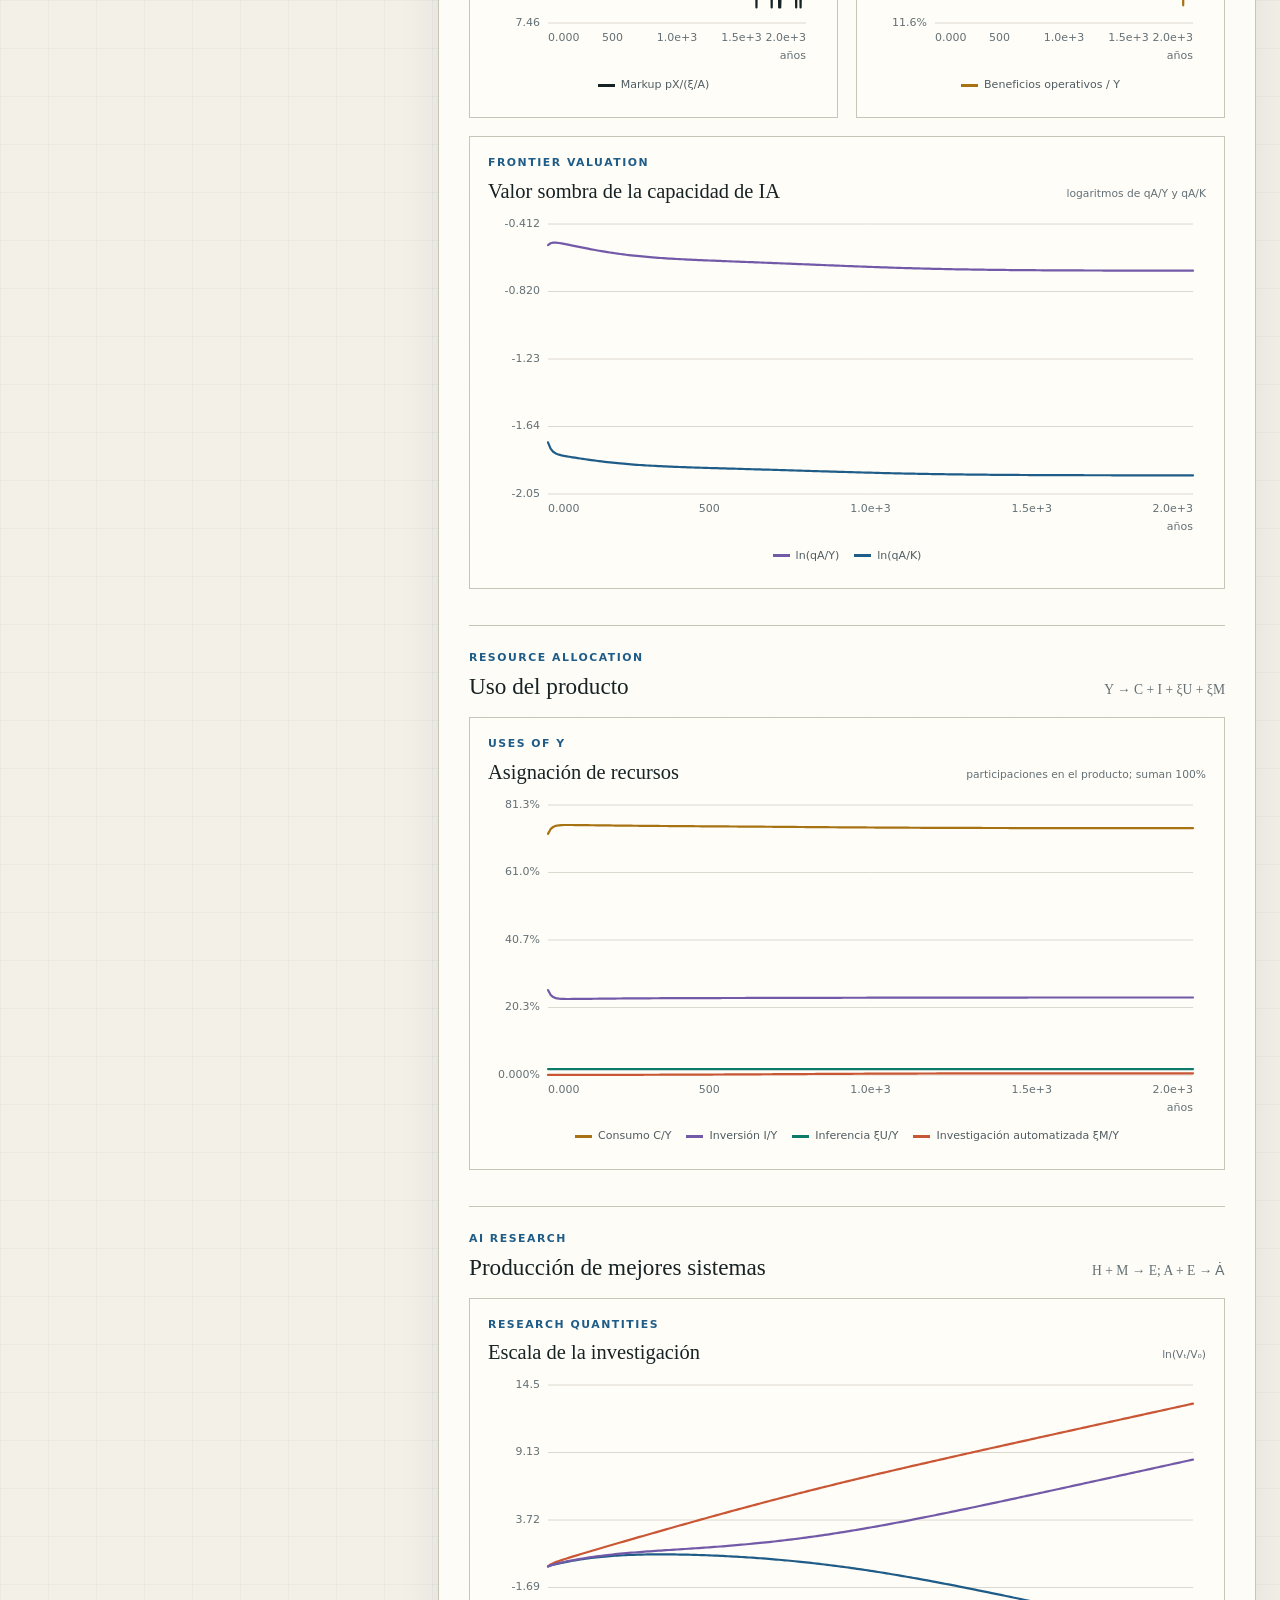
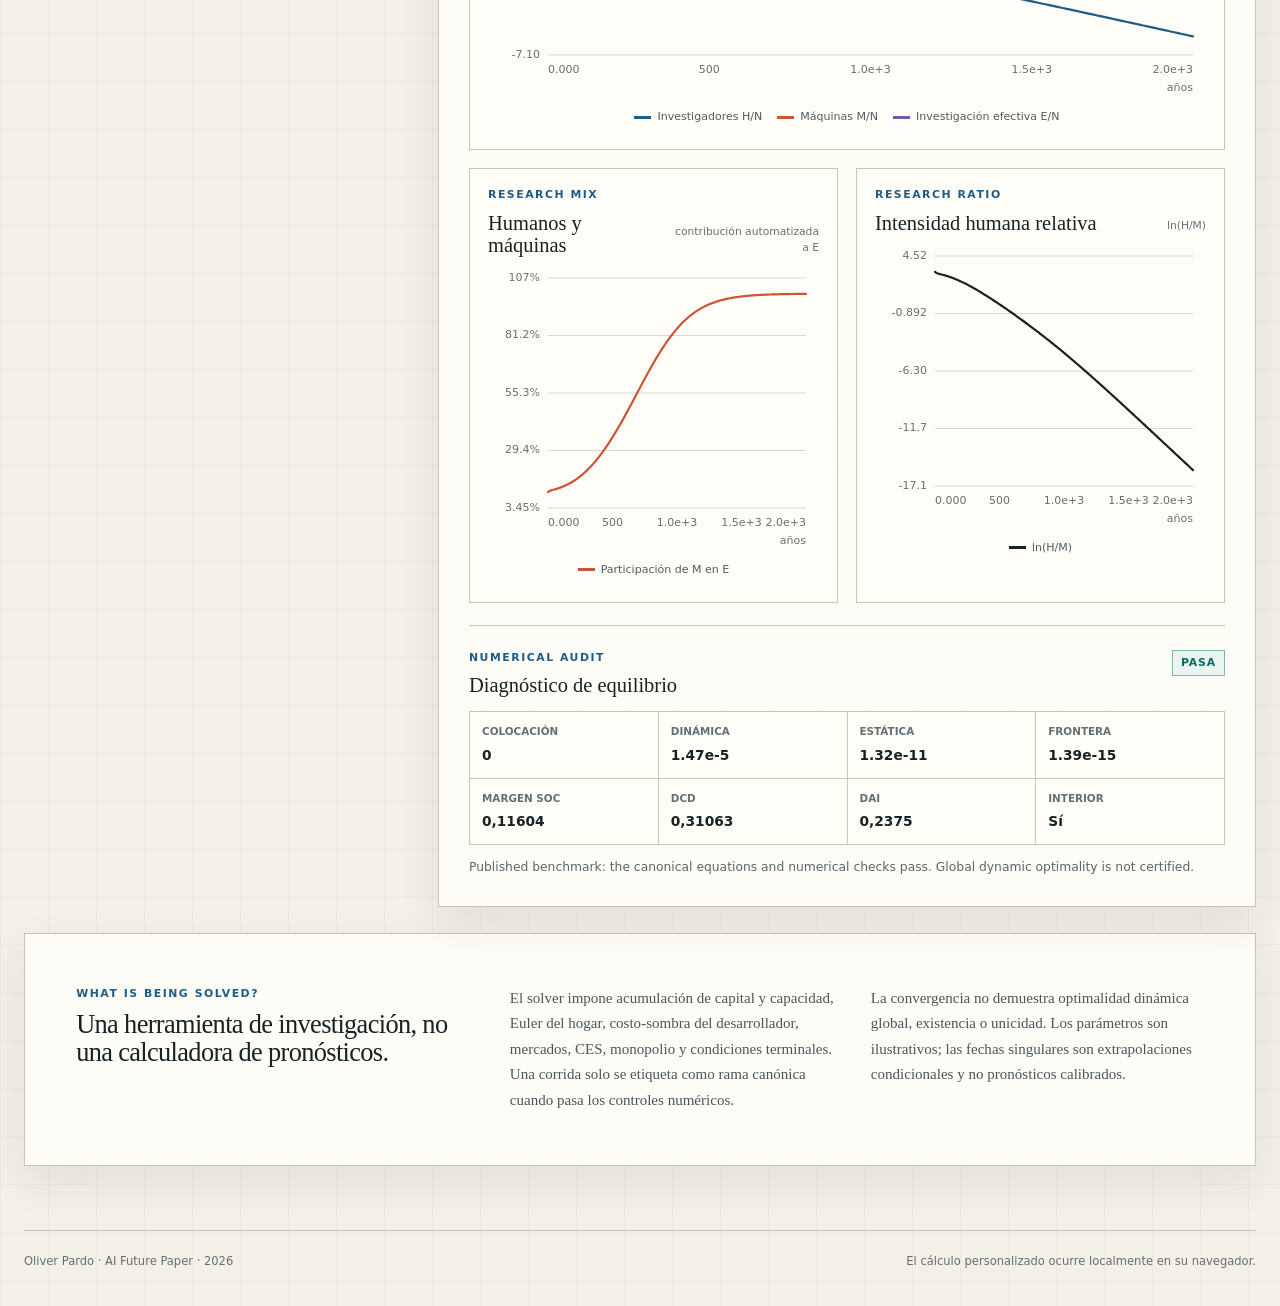
==== commit 4da45d2c: "Audit A-M simulations and manuscript consistency" ====
--- a/docs/index.html
+++ b/docs/index.html
@@ -31,6 +31,16 @@
     </header>
 
     <main id="top">
+      <div class="solver-status status-warn" role="note">
+        <span class="status-dot" aria-hidden="true"></span>
+        <div>
+          <strong>Versión del modelo</strong>
+          <p>
+            Este laboratorio todavía implementa la especificación original de investigación,
+            no la nueva especificación CES entre H y A×M del paper paralelo.
+          </p>
+        </div>
+      </div>
       <section class="intro">
         <div>
           <p class="eyebrow">Dynamic general equilibrium · monopoly benchmark</p>
